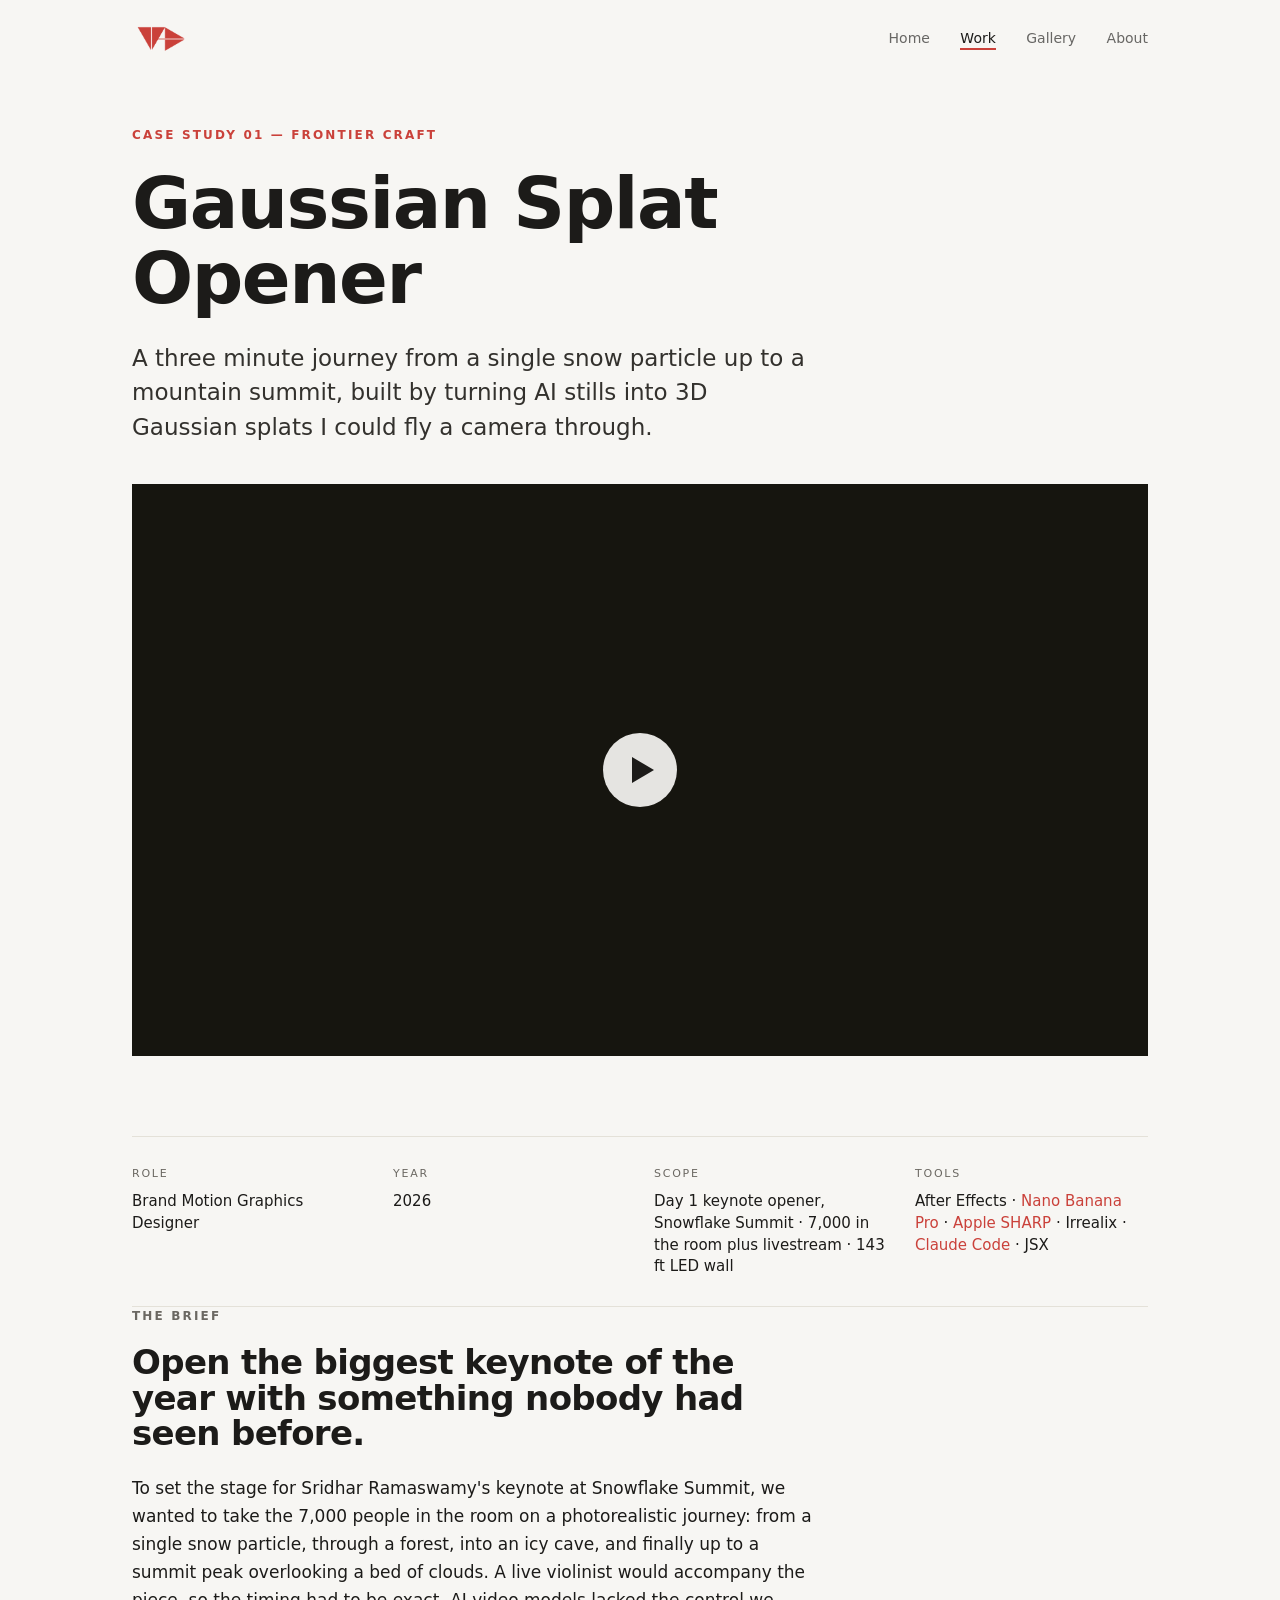
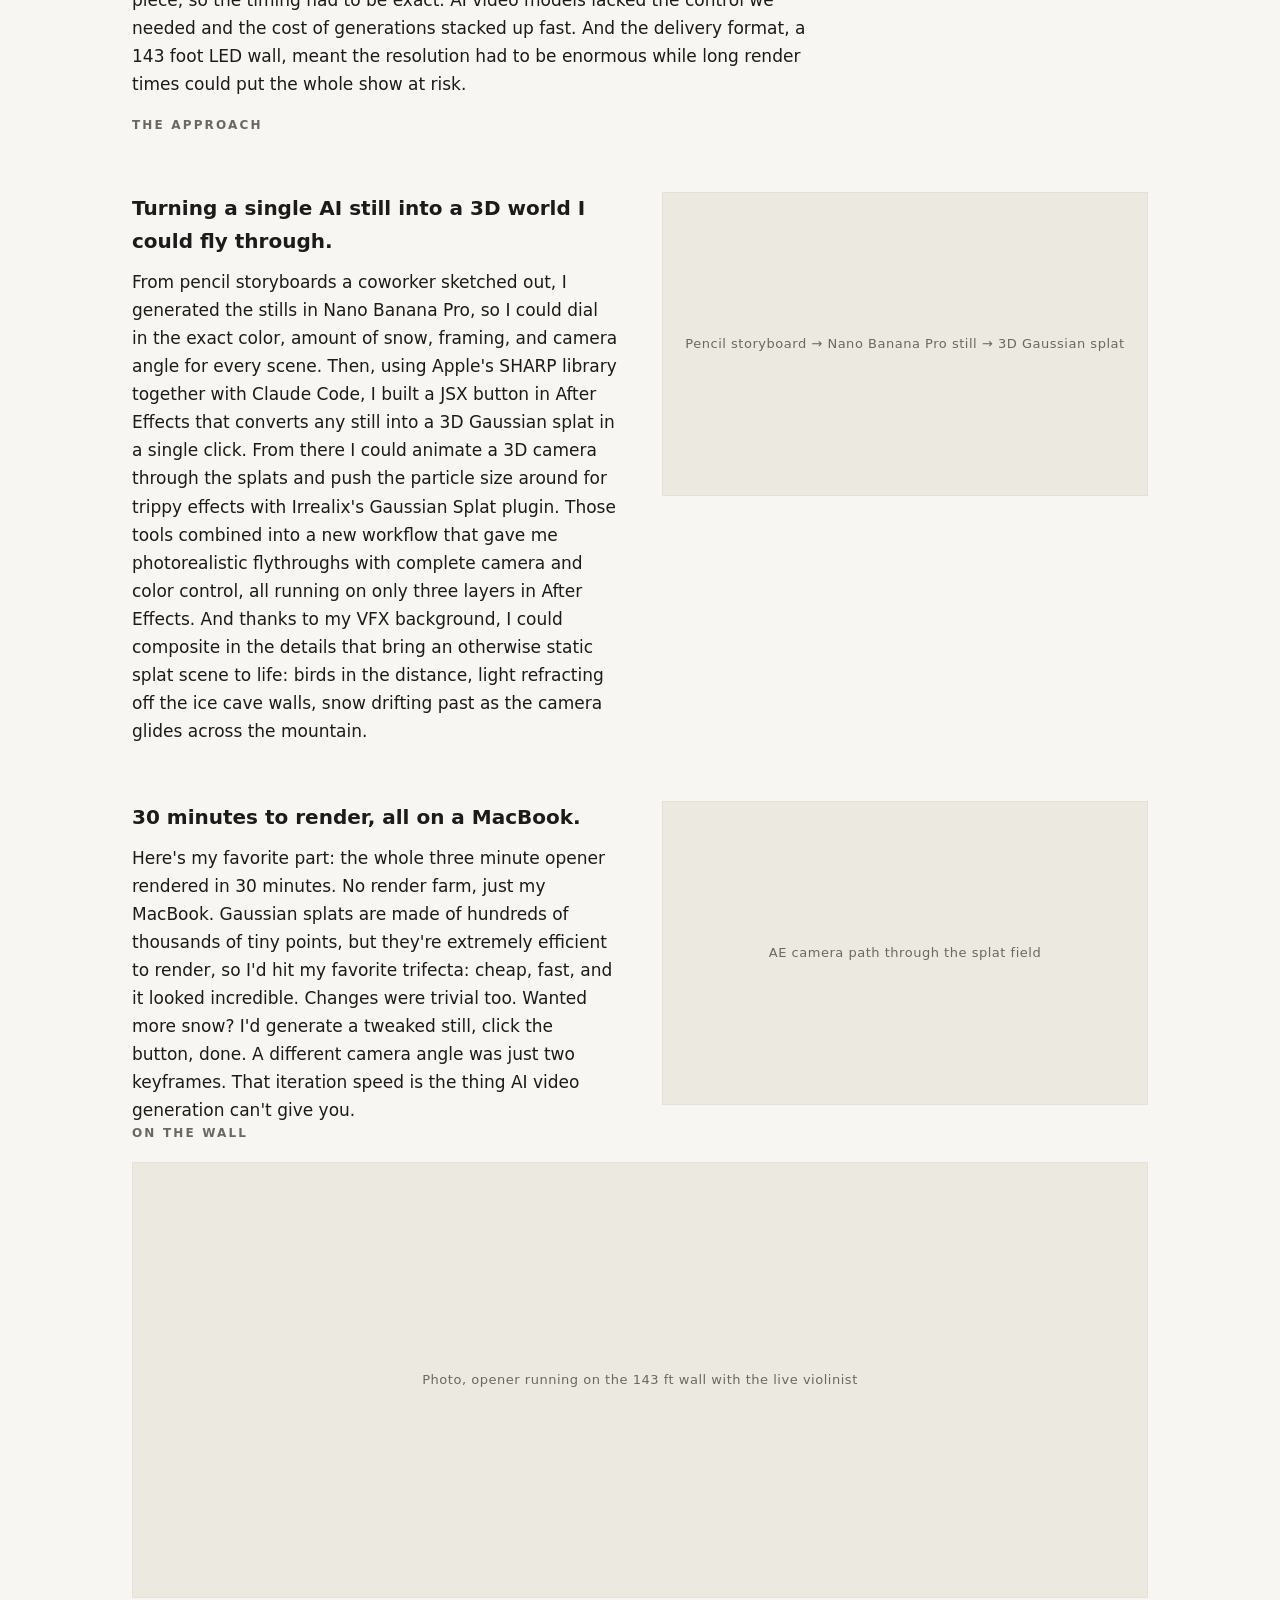
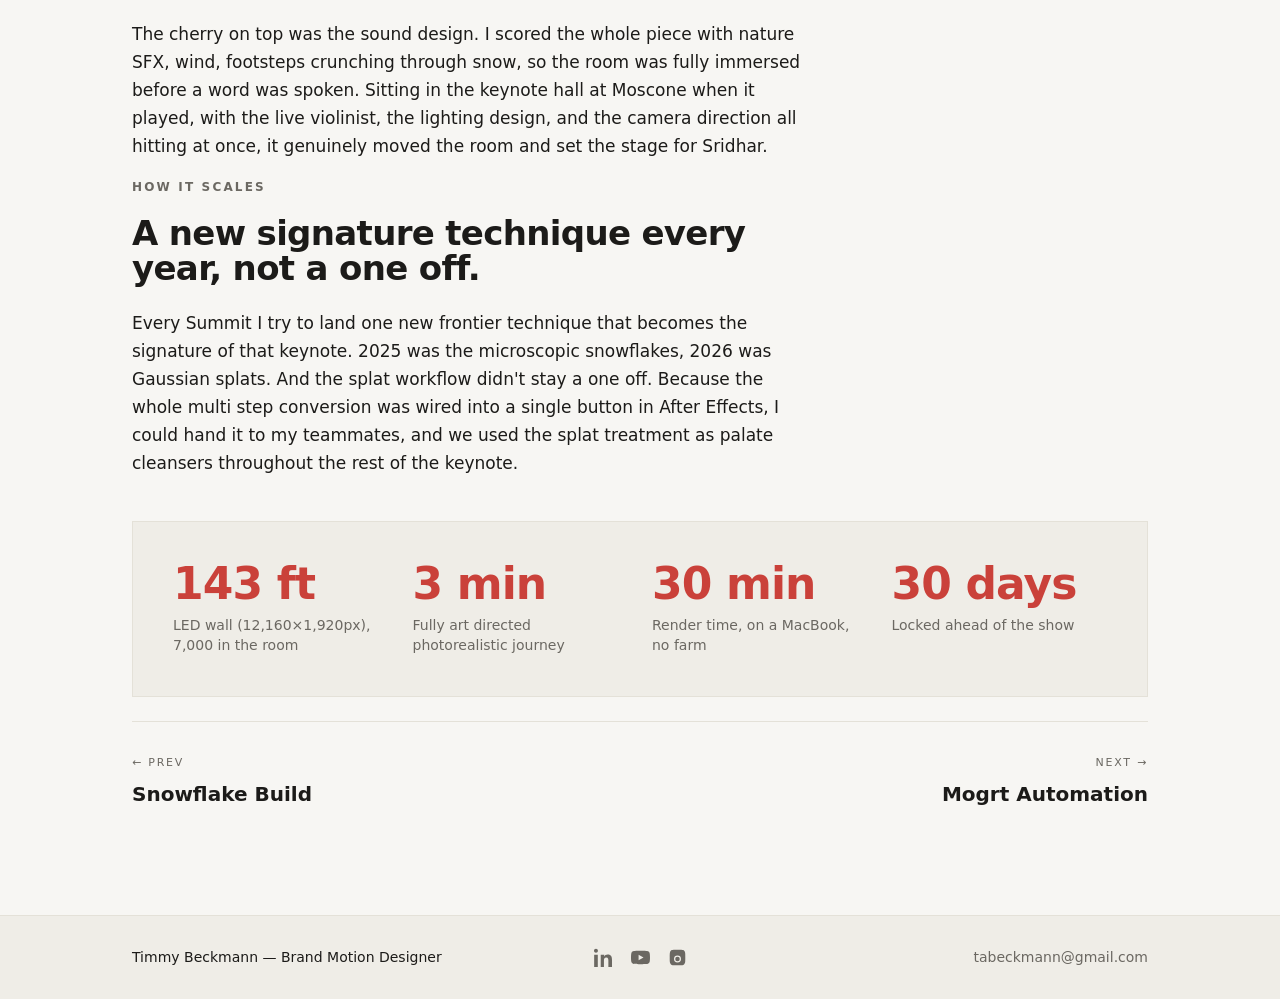
==== 01-gaussian-splat.html @ 1c84fb65 "Fold in Timmy's copy revision + reorder case studies - Reorder to Gaussian, Mogrt, Micro, Olympics, " ====
<!DOCTYPE html>
<html lang="en">
<head>
<meta charset="UTF-8">
<meta name="viewport" content="width=device-width, initial-scale=1.0">
<title>Gaussian Splat Opener — Timmy Beckmann</title>
<link rel="icon" href="assets/logo.png">
<link rel="preconnect" href="https://api.fontshare.com" crossorigin>
<link href="https://api.fontshare.com/v2/css?f[]=general-sans@400,500,600,700&display=swap" rel="stylesheet">
<link rel="stylesheet" href="case-study.css">
</head>
<body>

<nav class="top">
  <a class="logo" href="index.html"><img src="assets/logo.png" alt="Timmy Beckmann"></a>
  <span class="links">
    <a href="index.html">Home</a>
    <a href="work.html" class="active">Work</a>
    <a href="gallery.html">Gallery</a>
    <a href="about.html">About</a>
  </span>
</nav>

<!-- 1 · HERO -->
<header class="hero wrap">
  <div class="text">
    <div class="kicker">Case Study 01 — Frontier Craft</div>
    <h1>Gaussian Splat Opener</h1>
    <p class="lead" style="margin-top:24px">
      A three minute journey from a single snow particle up to a mountain summit, built by turning AI
      stills into 3D Gaussian splats I could fly a camera through.
    </p>
  </div>
  <div style="margin-top:40px">
    <div class="video">
      <span class="play"></span>
      <!-- Live: <iframe src="https://player.vimeo.com/video/VIDEO_ID?title=0&byline=0&portrait=0&dnt=1" allow="fullscreen; picture-in-picture" allowfullscreen></iframe> -->
    </div>
  </div>
</header>

<!-- 2 · META STRIP -->
<div class="wrap">
  <div class="meta">
    <div><div class="label">Role</div><div class="val">Brand Motion Graphics Designer</div></div>
    <div><div class="label">Year</div><div class="val">2026</div></div>
    <div><div class="label">Scope</div><div class="val">Day 1 keynote opener, Snowflake Summit · 7,000 in the room plus livestream · 143 ft LED wall</div></div>
    <div class="tools"><div class="label">Tools</div><div class="val">After Effects · <span>Nano Banana Pro</span> · <span>Apple SHARP</span> · Irrealix · <span>Claude Code</span> · JSX</div></div>
  </div>
</div>

<!-- 3 · THE BRIEF -->
<section class="wrap">
  <div class="text">
    <div class="section-label">The Brief</div>
    <h2>Open the biggest keynote of the year with something nobody had seen before.</h2>
    <p style="margin-top:22px">
      To set the stage for Sridhar Ramaswamy's keynote at Snowflake Summit, we wanted to take the 7,000
      people in the room on a photorealistic journey: from a single snow particle, through a forest, into
      an icy cave, and finally up to a summit peak overlooking a bed of clouds. A live violinist would
      accompany the piece, so the timing had to be exact. AI video models lacked the control we needed and
      the cost of generations stacked up fast. And the delivery format, a 143 foot LED wall, meant the
      resolution had to be enormous while long render times could put the whole show at risk.
    </p>
  </div>
</section>

<!-- 4 · THE APPROACH -->
<section class="wrap">
  <div class="text"><div class="section-label">The Approach</div></div>

  <div class="module">
    <div class="m-text">
      <h3>Turning a single AI still into a 3D world I could fly through.</h3>
      <p>
        From pencil storyboards a coworker sketched out, I generated the stills in Nano Banana Pro, so I
        could dial in the exact color, amount of snow, framing, and camera angle for every scene. Then,
        using Apple's SHARP library together with Claude Code, I built a JSX button in After Effects that
        converts any still into a 3D Gaussian splat in a single click. From there I could animate a 3D
        camera through the splats and push the particle size around for trippy effects with Irrealix's
        Gaussian Splat plugin. Those tools combined into a new workflow that gave me photorealistic
        flythroughs with complete camera and color control, all running on only three layers in After
        Effects. And thanks to my VFX background, I could composite in the details that bring an otherwise
        static splat scene to life: birds in the distance, light refracting off the ice cave walls, snow
        drifting past as the camera glides across the mountain.
      </p>
    </div>
    <div class="m-media"><div class="ph">Pencil storyboard → Nano Banana Pro still → 3D Gaussian splat</div></div>
  </div>

  <div class="module">
    <div class="m-text">
      <h3>30 minutes to render, all on a MacBook.</h3>
      <p>
        Here's my favorite part: the whole three minute opener rendered in 30 minutes. No render farm,
        just my MacBook. Gaussian splats are made of hundreds of thousands of tiny points, but they're
        extremely efficient to render, so I'd hit my favorite trifecta: cheap, fast, and it looked
        incredible. Changes were trivial too. Wanted more snow? I'd generate a tweaked still, click the
        button, done. A different camera angle was just two keyframes. That iteration speed is the thing AI
        video generation can't give you.
      </p>
    </div>
    <div class="m-media"><div class="ph">AE camera path through the splat field</div></div>
  </div>
</section>

<!-- 5 · ON THE WALL -->
<section class="wrap">
  <div class="text"><div class="section-label">On the Wall</div></div>
  <div class="ph" style="aspect-ratio:21/9">Photo, opener running on the 143 ft wall with the live violinist</div>
  <div class="text"><p style="margin-top:22px">
    The cherry on top was the sound design. I scored the whole piece with nature SFX, wind, footsteps
    crunching through snow, so the room was fully immersed before a word was spoken. Sitting in the
    keynote hall at Moscone when it played, with the live violinist, the lighting design, and the camera
    direction all hitting at once, it genuinely moved the room and set the stage for Sridhar.
  </p></div>
</section>

<!-- 6 · HOW IT SCALES + STATS -->
<section class="wrap">
  <div class="text">
    <div class="section-label">How It Scales</div>
    <h2>A new signature technique every year, not a one off.</h2>
    <p style="margin-top:22px">
      Every Summit I try to land one new frontier technique that becomes the signature of that keynote.
      2025 was the microscopic snowflakes, 2026 was Gaussian splats. And the splat workflow didn't stay a
      one off. Because the whole multi step conversion was wired into a single button in After Effects, I
      could hand it to my teammates, and we used the splat treatment as palate cleansers throughout the
      rest of the keynote.
    </p>
  </div>
  <div class="stats">
    <div><div class="num">143 ft</div><div class="desc">LED wall (12,160×1,920px), 7,000 in the room</div></div>
    <div><div class="num">3 min</div><div class="desc">Fully art directed photorealistic journey</div></div>
    <div><div class="num">30 min</div><div class="desc">Render time, on a MacBook, no farm</div></div>
    <div><div class="num">30 days</div><div class="desc">Locked ahead of the show</div></div>
  </div>
</section>

<!-- 7 · PREV / NEXT -->
<div class="wrap">
  <div class="pager">
    <a href="06-snowflake-build.html"><span class="dir">← Prev</span><span class="t">Snowflake Build</span></a>
    <a href="02-mogrt-automation.html" style="text-align:right"><span class="dir">Next →</span><span class="t">Mogrt Automation</span></a>
  </div>
</div>

<footer class="site">
  <div class="inner">
    <span class="f-name">Timmy Beckmann — Brand Motion Designer</span>
    <span class="f-social">
      <a href="https://www.linkedin.com/in/timmy-beckmann/" aria-label="LinkedIn"><svg viewBox="0 0 24 24"><path d="M4.98 3.5C4.98 4.88 3.87 6 2.5 6S0 4.88 0 3.5 1.12 1 2.5 1s2.48 1.12 2.48 2.5zM.2 8.5h4.6V24H.2V8.5zM8.5 8.5h4.4v2.1h.06c.61-1.16 2.1-2.38 4.32-2.38 4.62 0 5.47 3.04 5.47 7V24h-4.6v-7.8c0-1.86-.03-4.25-2.6-4.25-2.6 0-3 2.03-3 4.12V24H8.5V8.5z"/></svg></a>
      <a href="https://www.youtube.com/@TABVideoProductions" aria-label="YouTube"><svg viewBox="0 0 24 24"><path d="M23.5 6.2a3.02 3.02 0 0 0-2.12-2.14C19.5 3.55 12 3.55 12 3.55s-7.5 0-9.38.51A3.02 3.02 0 0 0 .5 6.2C0 8.08 0 12 0 12s0 3.92.5 5.8a3.02 3.02 0 0 0 2.12 2.14c1.88.51 9.38.51 9.38.51s7.5 0 9.38-.51a3.02 3.02 0 0 0 2.12-2.14C24 15.92 24 12 24 12s0-3.92-.5-5.8zM9.6 15.6V8.4l6.2 3.6-6.2 3.6z"/></svg></a>
      <a href="https://www.instagram.com/timmybeckmann" aria-label="Instagram"><svg viewBox="0 0 24 24"><path d="M12 2.16c3.2 0 3.58.01 4.85.07 1.17.05 1.8.25 2.23.41.56.22.96.48 1.38.9.42.42.68.82.9 1.38.16.42.36 1.06.41 2.23.06 1.27.07 1.65.07 4.85s-.01 3.58-.07 4.85c-.05 1.17-.25 1.8-.41 2.23-.22.56-.48.96-.9 1.38-.42.42-.82.68-1.38.9-.42.16-1.06.36-2.23.41-1.27.06-1.65.07-4.85.07s-3.58-.01-4.85-.07c-1.17-.05-1.8-.25-2.23-.41a3.7 3.7 0 0 1-1.38-.9 3.7 3.7 0 0 1-.9-1.38c-.16-.42-.36-1.06-.41-2.23C2.17 15.58 2.16 15.2 2.16 12s.01-3.58.07-4.85c.05-1.17.25-1.8.41-2.23.22-.56.48-.96.9-1.38.42-.42.82-.68 1.38-.9.42-.16 1.06-.36 2.23-.41C8.42 2.17 8.8 2.16 12 2.16zm0 7.43a4.41 4.41 0 1 0 0 8.82 4.41 4.41 0 0 0 0-8.82zm0 7.28a2.87 2.87 0 1 1 0-5.74 2.87 2.87 0 0 1 0 5.74zm5.62-7.46a1.03 1.03 0 1 1-2.06 0 1.03 1.03 0 0 1 2.06 0z"/></svg></a>
    </span>
    <a class="f-email" href="mailto:tabeckmann@gmail.com">tabeckmann@gmail.com</a>
  </div>
</footer>

</body>
</html>
---- case-study.css ----
/* ===========================================================
   Timmy Beckmann — shared stylesheet
   "Disciplined Minimal" — quiet site, loud work.
   Change a token here once; all 10 pages update.
   =========================================================== */
:root{
  --bg:#F7F6F3;        /* warm off-white */
  --ink:#1C1B19;       /* near-black slate */
  --muted:#6B6862;     /* secondary text */
  --line:#E4E1D8;      /* hairline */
  --accent:#CA413A;    /* logo red — the ONLY color */
  --band:#EFEDE7;      /* footer / callout fill */
  --maxText:680px;
  --maxMedia:1080px;
  --radius:0;          /* sharp everywhere */
}
*{box-sizing:border-box;margin:0;padding:0}
html{scroll-behavior:smooth}
body{
  background:var(--bg);
  color:var(--ink);
  font-family:'General Sans',system-ui,sans-serif;
  font-size:17px;
  line-height:1.65;
  -webkit-font-smoothing:antialiased;
  text-rendering:optimizeLegibility;
}
.wrap{max-width:var(--maxMedia);margin:0 auto;padding:0 32px}
.text{max-width:var(--maxText)}

/* ---------- type ---------- */
h1,h2{font-weight:600;letter-spacing:-0.02em;line-height:1.05}
h1{font-size:clamp(40px,6vw,72px)}
h2{font-size:clamp(26px,3vw,34px)}
.kicker{font-size:12px;letter-spacing:0.18em;text-transform:uppercase;color:var(--accent);font-weight:600;margin-bottom:20px}
.section-label{font-size:12px;letter-spacing:0.18em;text-transform:uppercase;color:var(--muted);font-weight:600;margin-bottom:18px}
p{margin-bottom:18px}
.lead{font-size:clamp(19px,2.2vw,23px);line-height:1.5;color:#33312d;font-weight:400}

/* ---------- top nav ---------- */
nav.top{
  display:flex;justify-content:space-between;align-items:center;
  padding:24px 32px;max-width:var(--maxMedia);margin:0 auto;font-size:14px;
}
.logo{display:inline-flex;align-items:center;text-decoration:none;color:var(--accent);font-weight:700;font-size:21px;letter-spacing:-0.03em}
.logo img{height:30px;width:auto;display:block}
nav.top .links a{color:var(--ink);text-decoration:none;margin-left:26px;opacity:.65;position:relative;padding-bottom:4px;transition:opacity .15s}
nav.top .links a:hover{opacity:1}
nav.top .links a.active{opacity:1}
nav.top .links a.active::after{content:"";position:absolute;left:0;right:0;bottom:0;height:2px;background:var(--accent)}

/* ---------- spacing rhythm ---------- */
section{padding:64px 0}
.hero{padding-top:48px;padding-bottom:40px}

/* ---------- video (Vimeo slot) ---------- */
.video{
  position:relative;width:100%;aspect-ratio:16/9;overflow:hidden;background:#16150f;
  display:flex;align-items:center;justify-content:center;
}
.video iframe{position:absolute;inset:0;width:100%;height:100%;border:0}
.video .play{width:74px;height:74px;border-radius:50%;background:rgba(247,246,243,.92);display:flex;align-items:center;justify-content:center}
.video .play::after{content:"";border-style:solid;border-width:13px 0 13px 22px;border-color:transparent transparent transparent var(--ink);margin-left:5px}
.media-cap{font-size:13px;color:var(--muted);margin-top:12px}

/* ---------- image placeholders ---------- */
.ph{
  width:100%;aspect-ratio:16/10;background:#ECE9E0;border:1px solid var(--line);
  display:flex;align-items:center;justify-content:center;
  color:var(--muted);font-size:13px;letter-spacing:.04em;text-align:center;padding:12px;
}
.two-up{display:grid;grid-template-columns:1fr 1fr;gap:20px}
.two-up .ph{aspect-ratio:4/3}
.three-up{display:grid;grid-template-columns:repeat(3,1fr);gap:16px}
.three-up .ph{aspect-ratio:3/4}
.tag{position:absolute;top:14px;left:14px;background:rgba(28,27,25,.82);color:#fff;font-size:11px;letter-spacing:.1em;text-transform:uppercase;padding:5px 10px}
.cell{position:relative}

/* ---------- meta strip ---------- */
.meta{
  border-top:1px solid var(--line);border-bottom:1px solid var(--line);
  display:grid;grid-template-columns:repeat(4,1fr);gap:28px;
  padding:28px 0;margin-top:40px;
}
.meta .label{font-size:11px;letter-spacing:.16em;text-transform:uppercase;color:var(--muted);margin-bottom:8px}
.meta .val{font-size:15px;font-weight:500;line-height:1.45}
.meta .tools .val span{color:var(--accent)}

/* ---------- approach modules (text left / media right) ---------- */
.module{margin-top:56px;display:grid;grid-template-columns:1fr 1fr;gap:44px;align-items:start}
.module:first-of-type{margin-top:0}
.module h3{font-weight:600;font-size:20px;margin:0 0 10px}
.module .m-text p:last-child{margin-bottom:0}
.module .m-media{position:sticky;top:32px}

/* ---------- stats callout ---------- */
.stats{
  display:grid;grid-template-columns:repeat(auto-fit,minmax(150px,1fr));gap:24px;
  margin-top:44px;padding:40px;background:var(--band);border:1px solid var(--line);
}
.stats .num{font-weight:600;font-size:clamp(32px,4vw,44px);color:var(--accent);line-height:1;letter-spacing:-0.02em}
.stats .desc{font-size:14px;color:var(--muted);margin-top:10px;line-height:1.4}

/* ---------- prev / next ---------- */
.pager{display:flex;justify-content:space-between;border-top:1px solid var(--line);padding:32px 0;margin-top:24px;font-size:15px}
.pager a{color:var(--ink);text-decoration:none}
.pager .dir{font-size:11px;letter-spacing:.16em;text-transform:uppercase;color:var(--muted);display:block;margin-bottom:6px}
.pager a:hover .t{color:var(--accent)}
.pager .t{font-weight:600;font-size:20px}

/* ---------- site footer (grey band, 3-part) ---------- */
footer.site{background:var(--band);border-top:1px solid var(--line);margin-top:72px}
footer.site .inner{
  max-width:var(--maxMedia);margin:0 auto;padding:30px 32px;
  display:grid;grid-template-columns:1fr auto 1fr;align-items:center;gap:24px;
  font-size:14px;color:var(--muted);
}
footer.site .f-name{justify-self:start;color:var(--ink);font-weight:500}
footer.site .f-social{justify-self:center;display:flex;gap:18px}
footer.site .f-email{justify-self:end}
footer.site a{color:inherit;text-decoration:none}
footer.site .f-social a{display:inline-flex;color:var(--muted);transition:color .15s}
footer.site .f-social a:hover,footer.site .f-email:hover{color:var(--accent)}
footer.site .f-social svg{width:19px;height:19px;display:block;fill:currentColor}

/* ---------- work grid (tiles) ---------- */
.work-grid{display:grid;grid-template-columns:repeat(3,1fr);gap:28px;margin-top:48px}
.tile{text-decoration:none;color:var(--ink);display:block}
.tile .thumb{
  aspect-ratio:16/10;background:#16150f;display:flex;align-items:flex-end;
  padding:18px;color:#fff;position:relative;overflow:hidden;transition:transform .25s ease;
}
.tile:hover .thumb{transform:translateY(-4px)}
.tile .preview{position:absolute;inset:0;width:100%;height:100%;object-fit:cover;opacity:0;transition:opacity .35s ease}
.tile:hover .preview{opacity:1}
.tile .num{position:relative;z-index:2;font-weight:600;font-size:14px;opacity:.85}
.tile h3{font-weight:600;font-size:21px;margin-top:14px}
.tile p{font-size:14px;color:var(--muted);margin-top:4px}

/* ---------- gallery ---------- */
.gal-section{margin-top:56px}
.gal-section:first-of-type{margin-top:40px}
.gal-section .section-label{margin-bottom:10px}
.gal-section .sec-note{font-size:14px;color:var(--muted);max-width:var(--maxText);margin-bottom:22px}
.gal{display:grid;grid-template-columns:repeat(3,1fr);gap:20px}
.gitem{cursor:pointer;text-align:left;background:none;border:0;padding:0;font:inherit;color:inherit;display:block}
.gitem .gthumb{aspect-ratio:1/1;background:#16150f;overflow:hidden;position:relative;display:flex;align-items:flex-end;padding:14px;transition:transform .25s ease}
.gitem:hover .gthumb{transform:translateY(-4px)}
.gitem .gthumb img{position:absolute;inset:0;width:100%;height:100%;object-fit:cover}
.gitem .gt-fallback{color:rgba(255,255,255,.5);font-size:12px;position:relative;z-index:1}
.gitem h4{font-size:14px;font-weight:600;margin-top:11px}
.gitem p{font-size:12.5px;color:var(--muted);margin-top:2px;line-height:1.4}
.chips{display:flex;flex-wrap:wrap;gap:10px;margin-top:4px}
.chip-link{font-size:13px;padding:8px 16px;border:1px solid var(--line);background:transparent;color:var(--ink);cursor:pointer;font:inherit;transition:all .15s}
.chip-link:hover{border-color:var(--accent);color:var(--accent)}

/* ---------- lightbox ---------- */
.lightbox{position:fixed;inset:0;background:rgba(18,17,14,.95);display:none;align-items:center;justify-content:center;z-index:100;padding:40px}
.lightbox.open{display:flex}
.lb-inner{width:min(1100px,100%)}
.lb-frame{position:relative;width:100%;aspect-ratio:16/9;background:#000}
.lb-frame iframe{position:absolute;inset:0;width:100%;height:100%;border:0}
.lb-meta{margin-top:16px;color:#F7F6F3}
.lb-meta h4{font-size:18px;font-weight:600}
.lb-meta p{font-size:14px;color:rgba(247,246,243,.7);margin-top:6px;max-width:680px}
.lb-close{position:fixed;top:22px;right:28px;background:none;border:0;color:#F7F6F3;font-size:34px;line-height:1;cursor:pointer;z-index:101;opacity:.8}
.lb-close:hover{opacity:1}

/* ---------- landing ---------- */
.landing{display:flex;flex-direction:column;align-items:center;padding:24px 0 8px}
.landing .reel{width:100%;max-width:var(--maxMedia)}

/* ---------- responsive ---------- */
@media(max-width:900px){.gal{grid-template-columns:repeat(2,1fr)}}
@media(max-width:720px){
  .meta{grid-template-columns:1fr 1fr;gap:22px}
  .module{grid-template-columns:1fr;gap:24px}
  .module .m-media{position:static}
  .stats{grid-template-columns:1fr 1fr}
  .two-up,.three-up{grid-template-columns:1fr}
  .work-grid{grid-template-columns:1fr}
  .wrap{padding:0 22px}
  nav.top{padding:18px 22px}
  footer.site .inner{grid-template-columns:1fr;gap:16px;text-align:center;justify-items:center}
  footer.site .f-name,footer.site .f-email{justify-self:center}
}
@media(max-width:560px){.gal{grid-template-columns:1fr}}
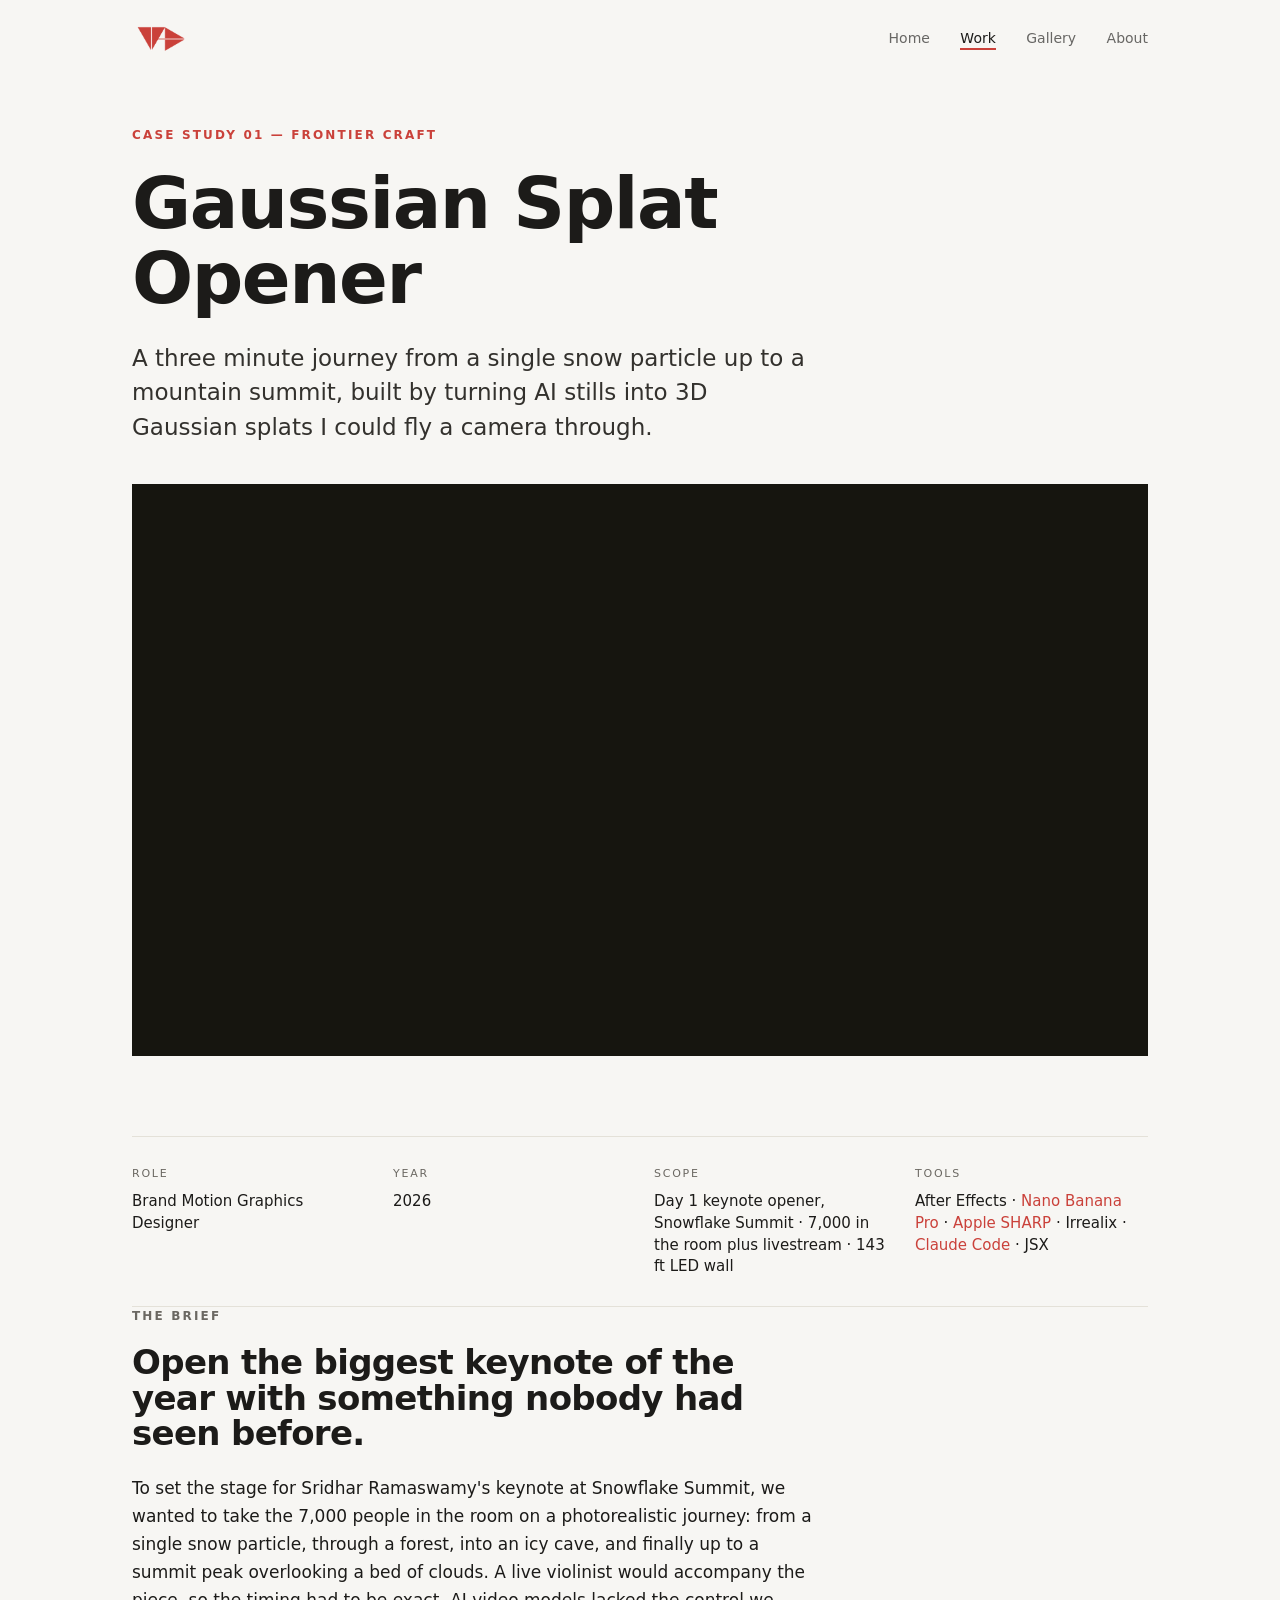
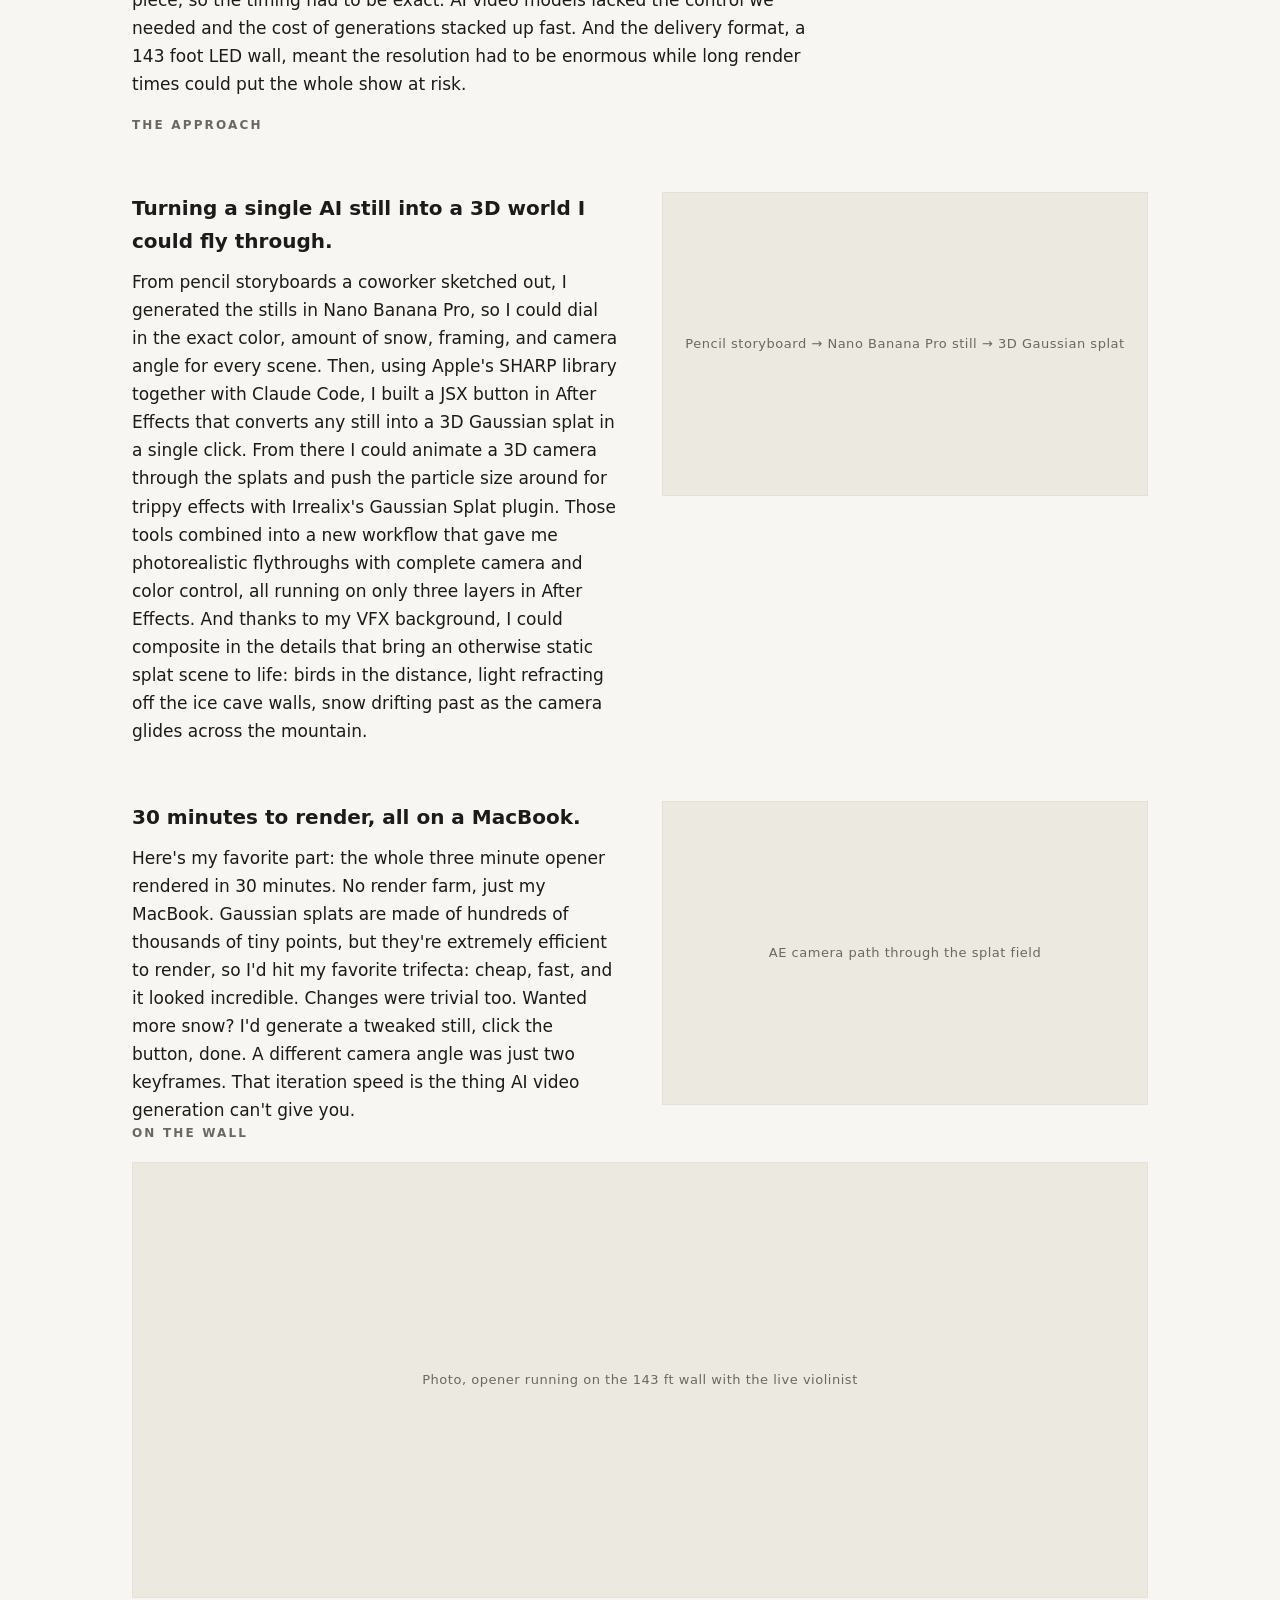
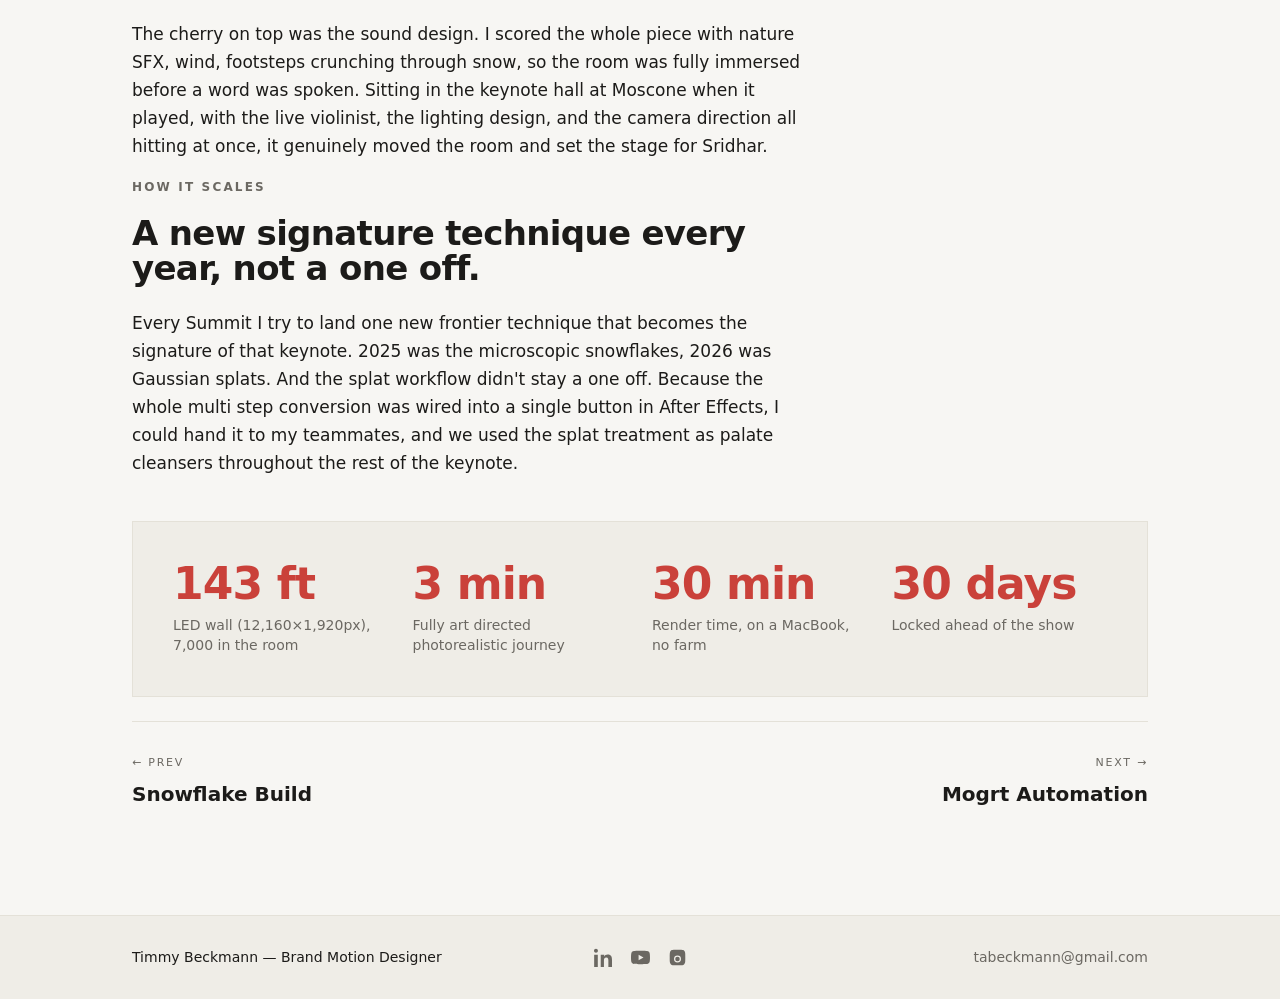
==== commit d3db7fcf: "Wire in 5 hero Vimeo embeds (Gaussian, Micro, Olympics, NYSE, BUILD) Co-Authored-By: Claude Opus 4.8" ====
--- a/01-gaussian-splat.html
+++ b/01-gaussian-splat.html
@@ -33,8 +33,7 @@
   </div>
   <div style="margin-top:40px">
     <div class="video">
-      <span class="play"></span>
-      <!-- Live: <iframe src="https://player.vimeo.com/video/VIDEO_ID?title=0&byline=0&portrait=0&dnt=1" allow="fullscreen; picture-in-picture" allowfullscreen></iframe> -->
+      <iframe src="https://player.vimeo.com/video/1200558076?h=83e9c4da5e&title=0&byline=0&portrait=0&dnt=1" allow="fullscreen; picture-in-picture" allowfullscreen></iframe>
     </div>
   </div>
 </header>
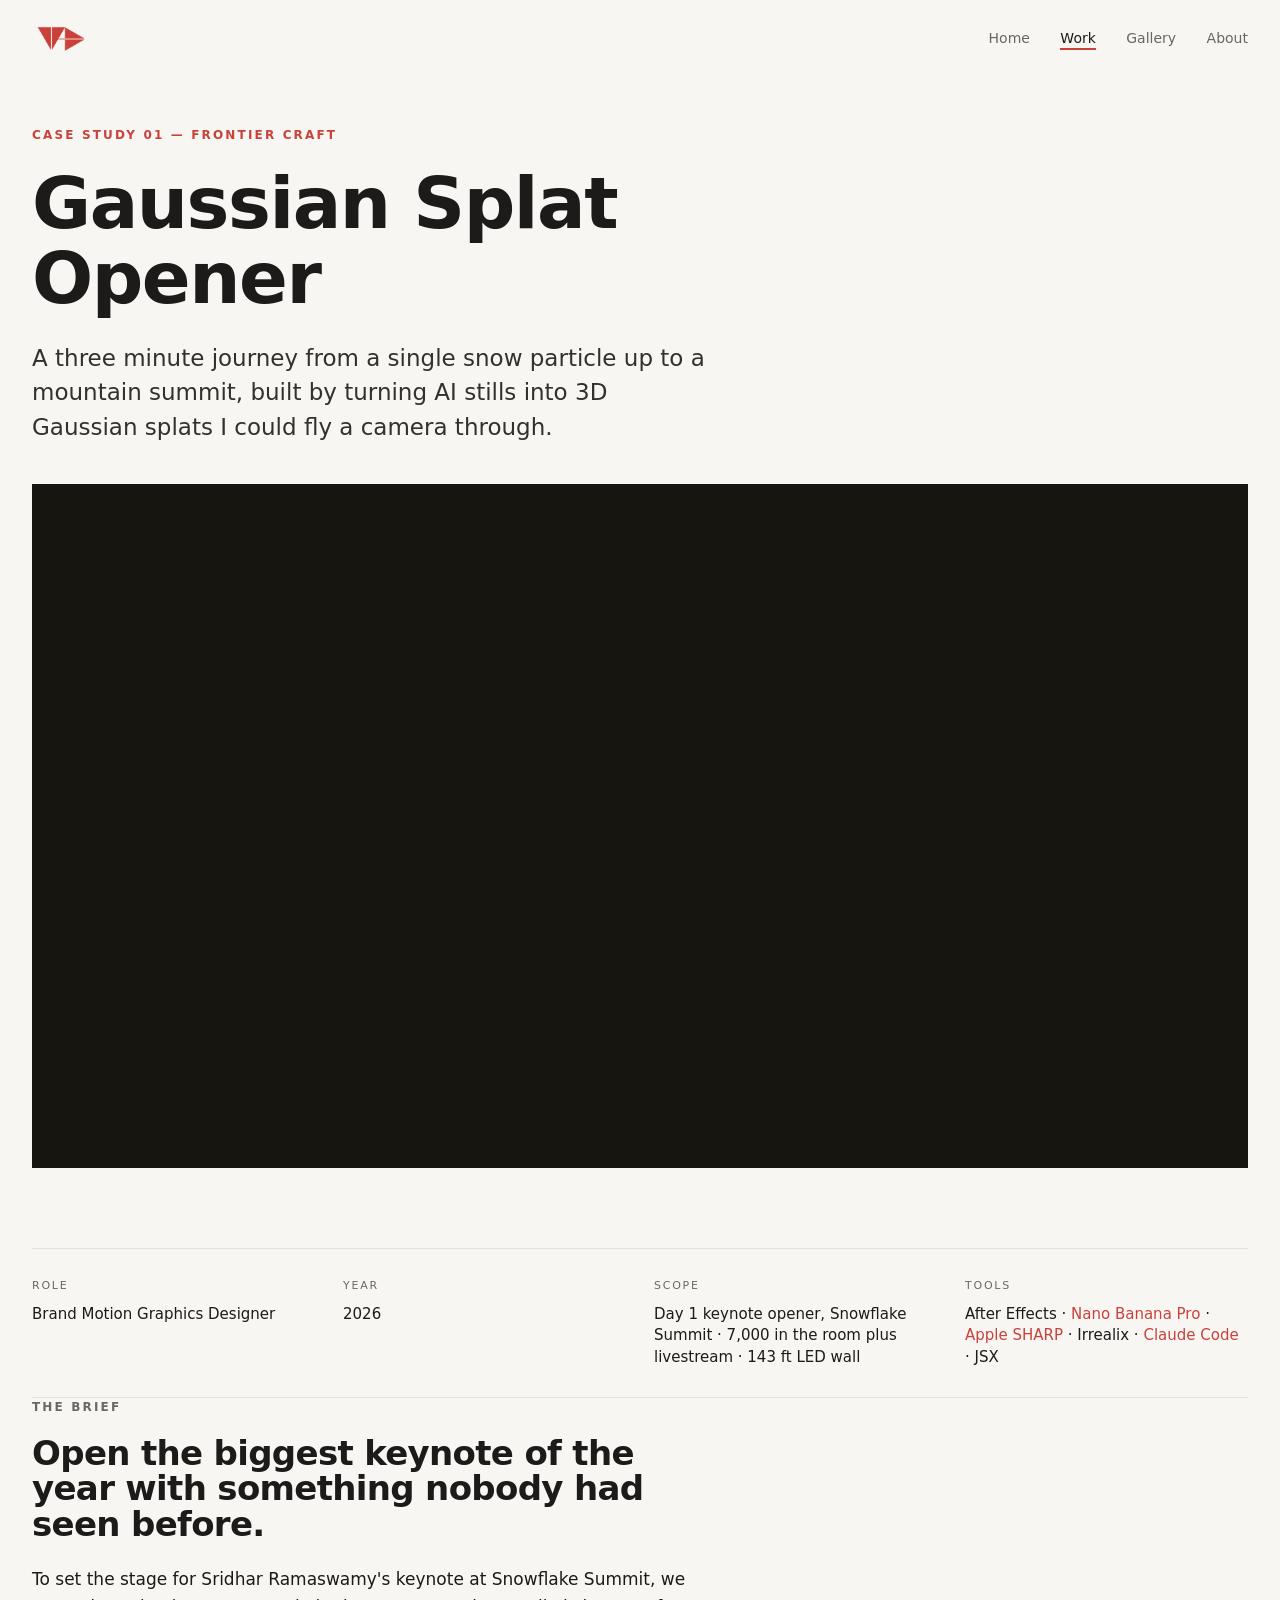
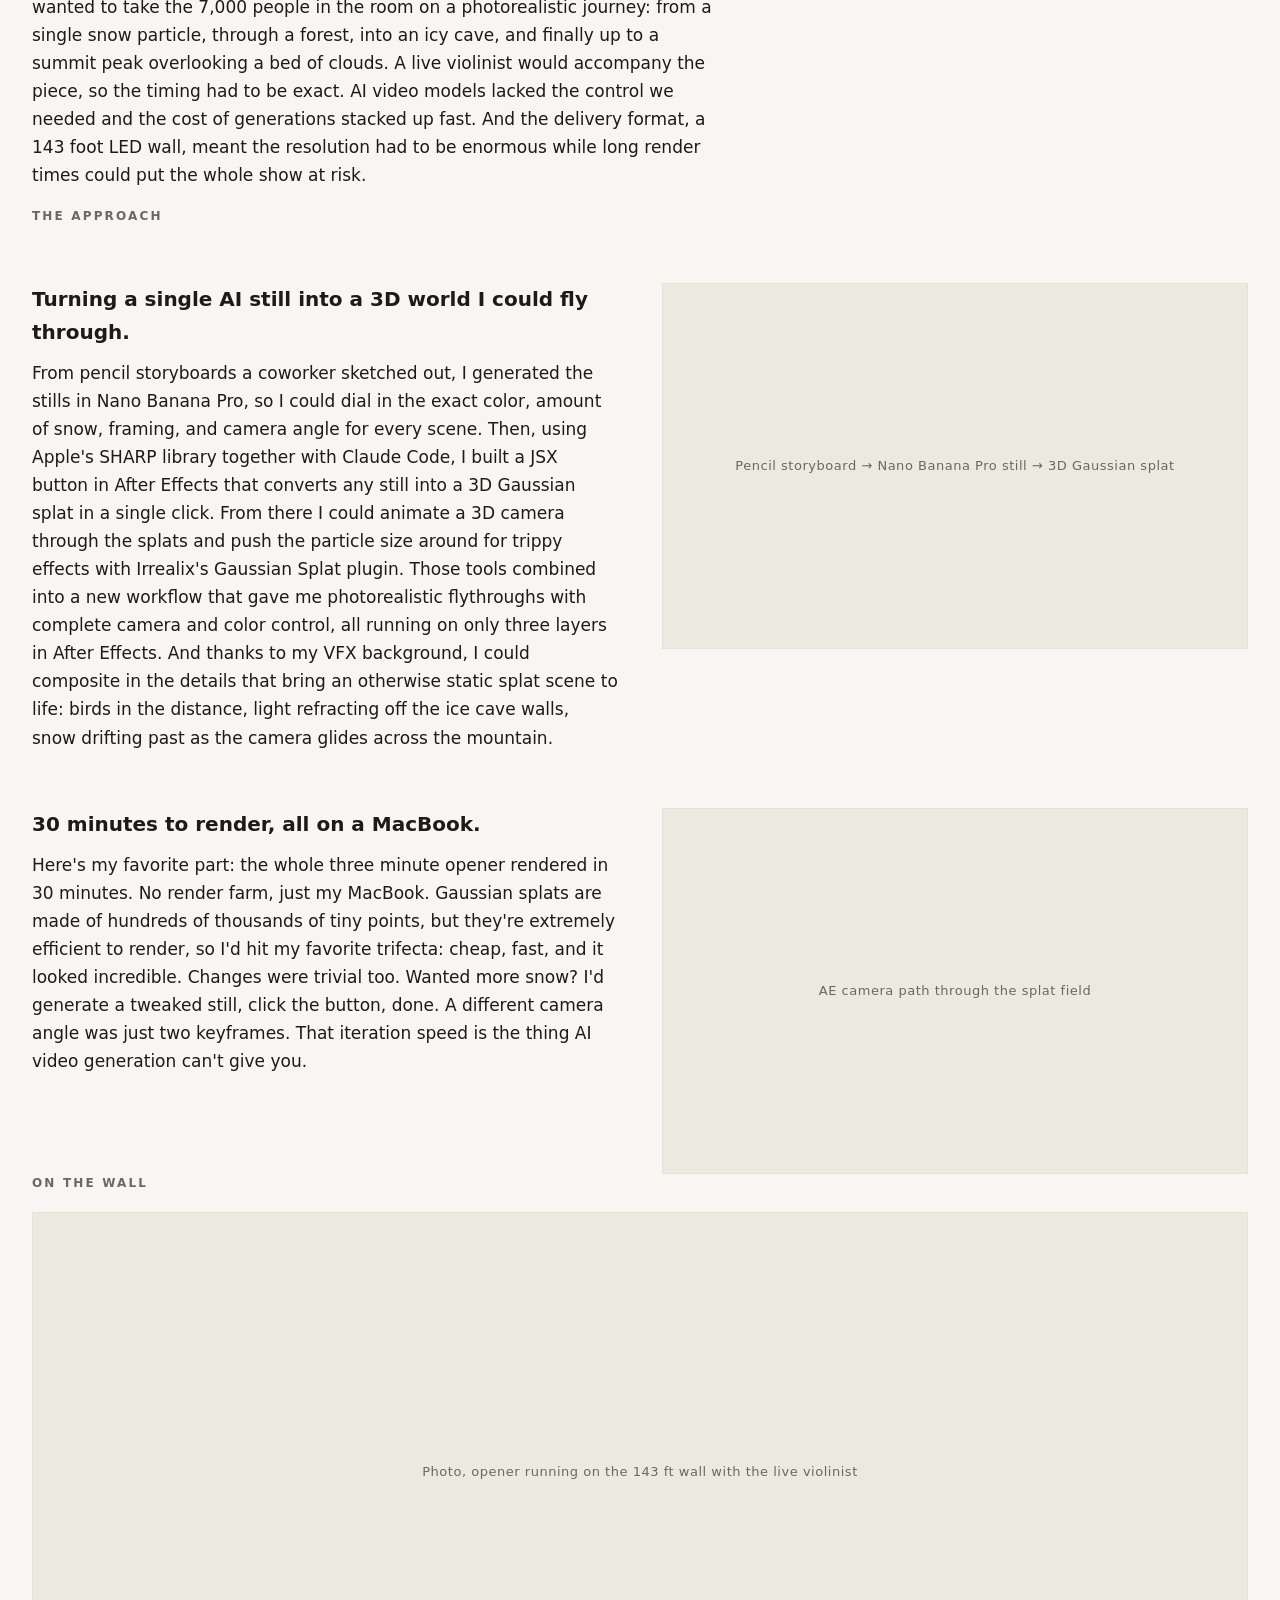
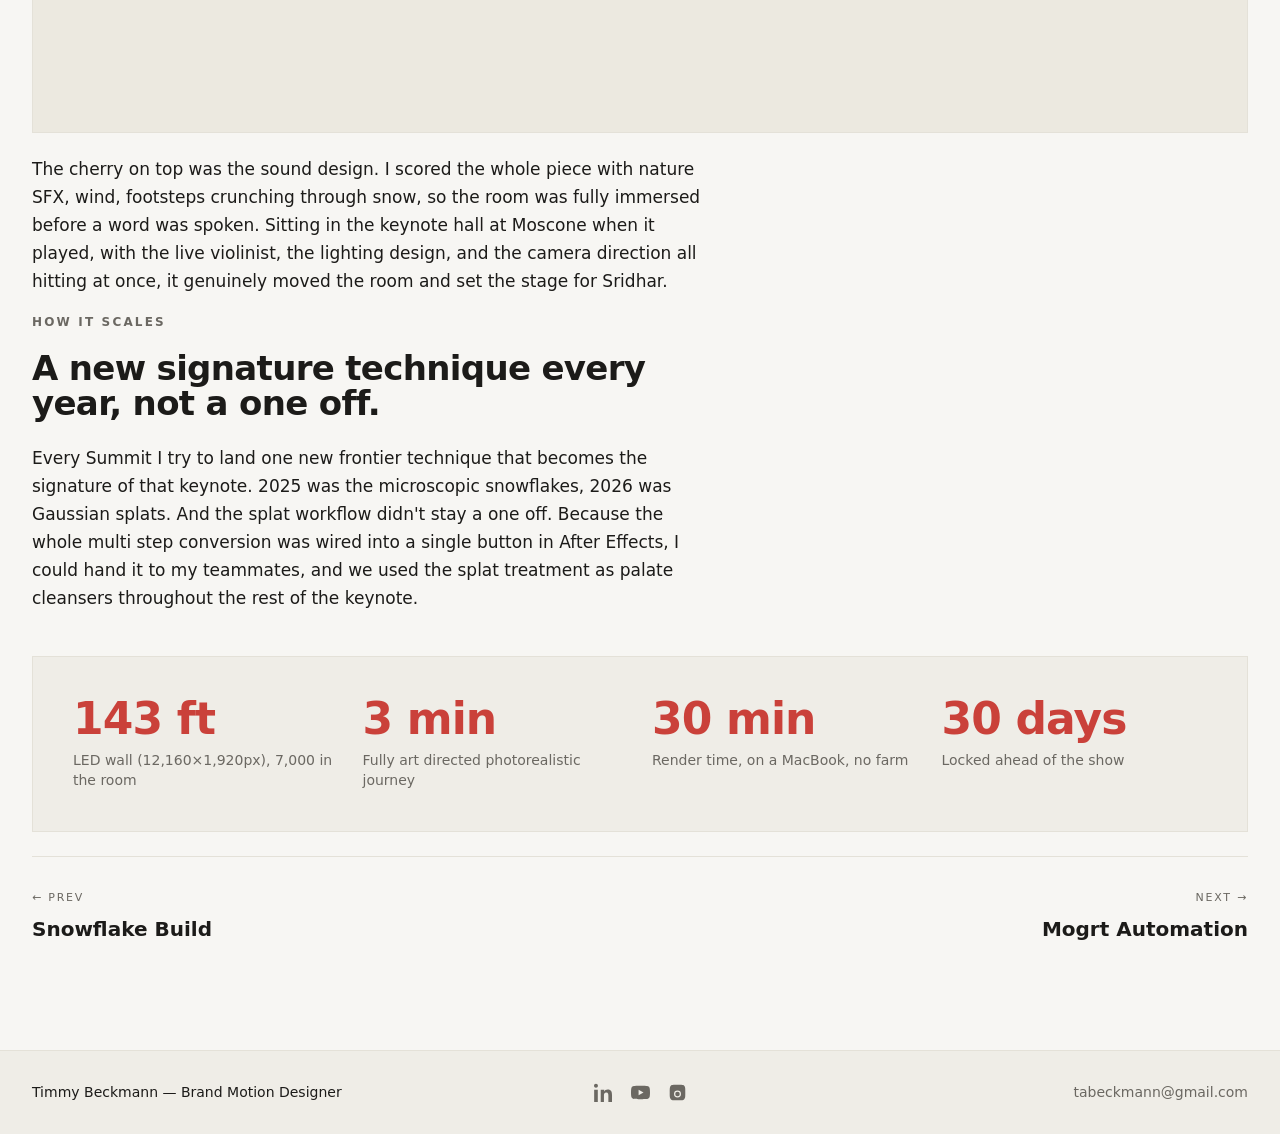
==== commit 3c41eca5: "add favicon (red T logo) to all pages Co-Authored-By: Claude Sonnet 4.6 <noreply@anthropic.com>" ====
--- a/01-gaussian-splat.html
+++ b/01-gaussian-splat.html
@@ -2,7 +2,8 @@
 <html lang="en">
 <head>
 <meta charset="UTF-8">
-<meta name="viewport" content="width=device-width, initial-scale=1.0">
+<link rel="icon" href="/favicon.png" type="image/png">
+    <meta name="viewport" content="width=device-width, initial-scale=1.0">
 <title>Gaussian Splat Opener — Timmy Beckmann</title>
 <link rel="icon" href="assets/logo.png">
 <link rel="preconnect" href="https://api.fontshare.com" crossorigin>
--- a/case-study.css
+++ b/case-study.css
@@ -11,7 +11,7 @@
   --accent:#CA413A;    /* logo red — the ONLY color */
   --band:#EFEDE7;      /* footer / callout fill */
   --maxText:680px;
-  --maxMedia:1080px;
+  --maxMedia:1280px;
   --radius:0;          /* sharp everywhere */
 }
 *{box-sizing:border-box;margin:0;padding:0}
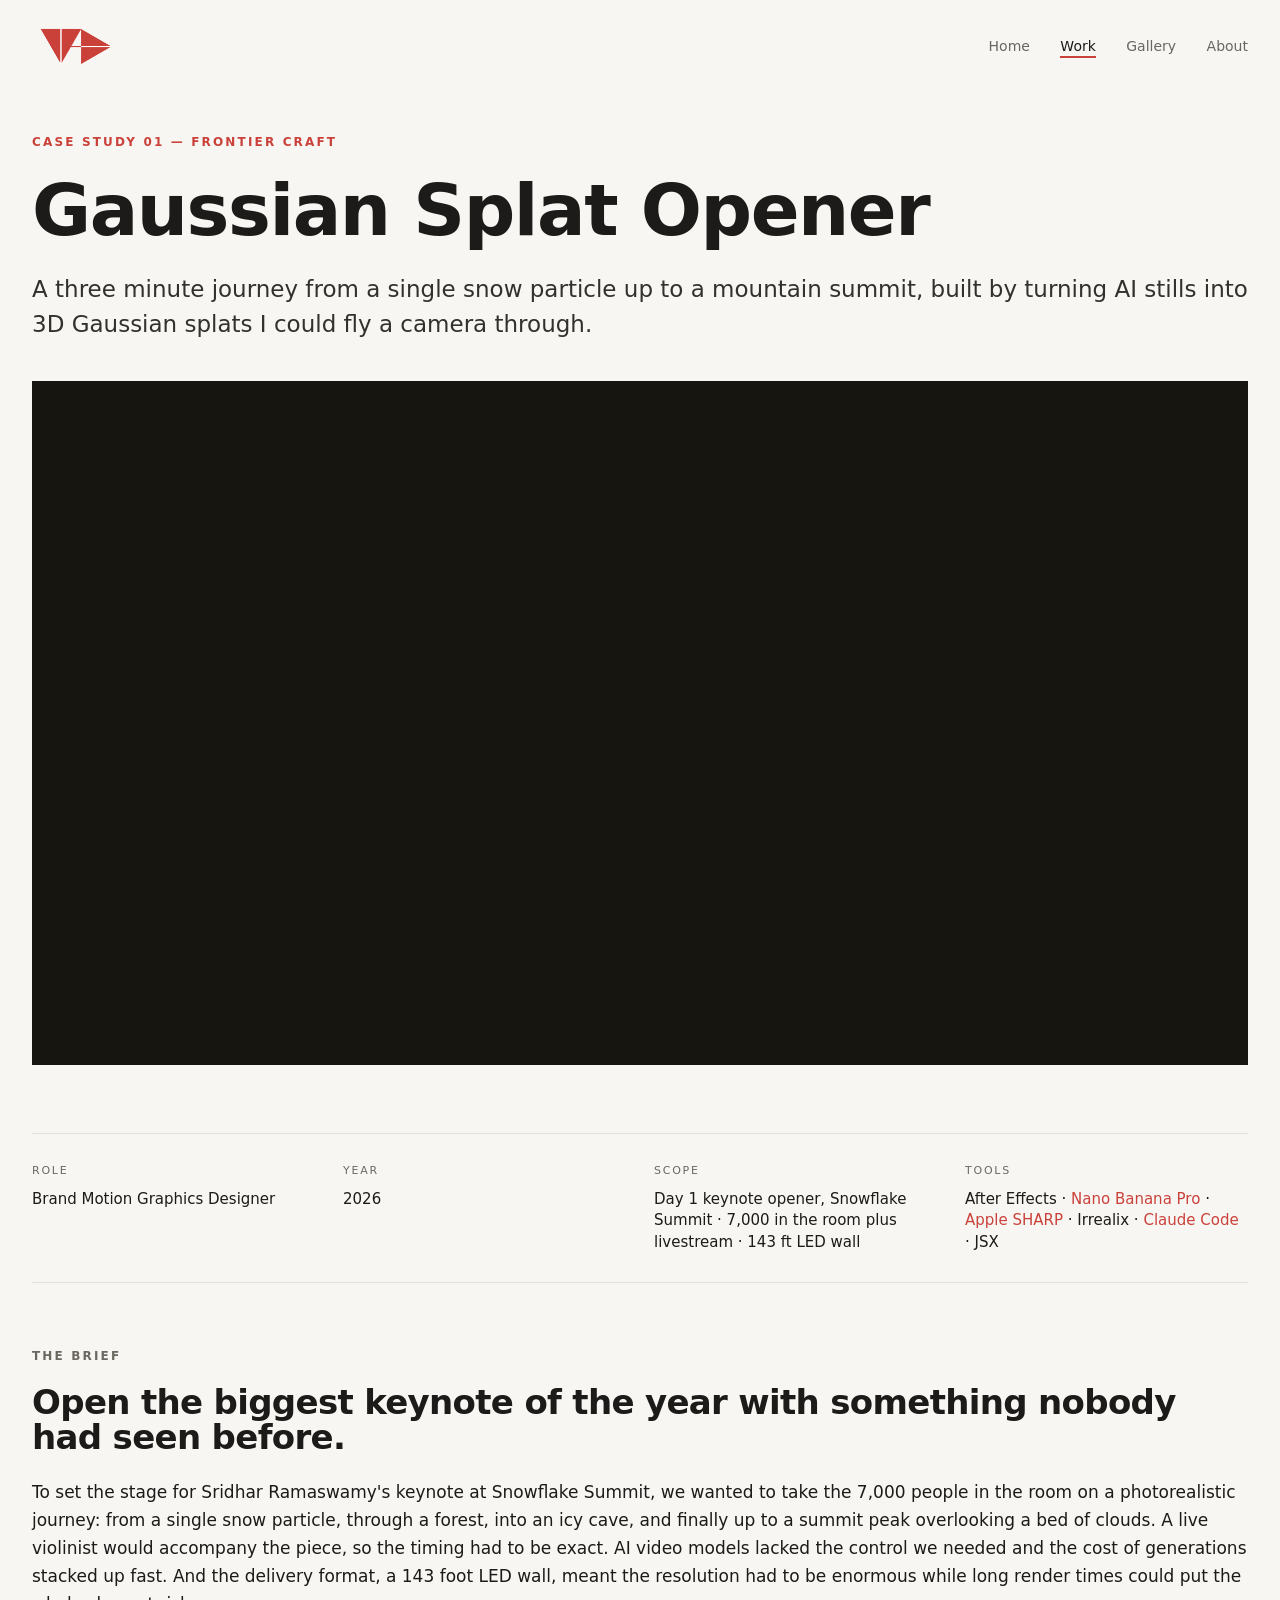
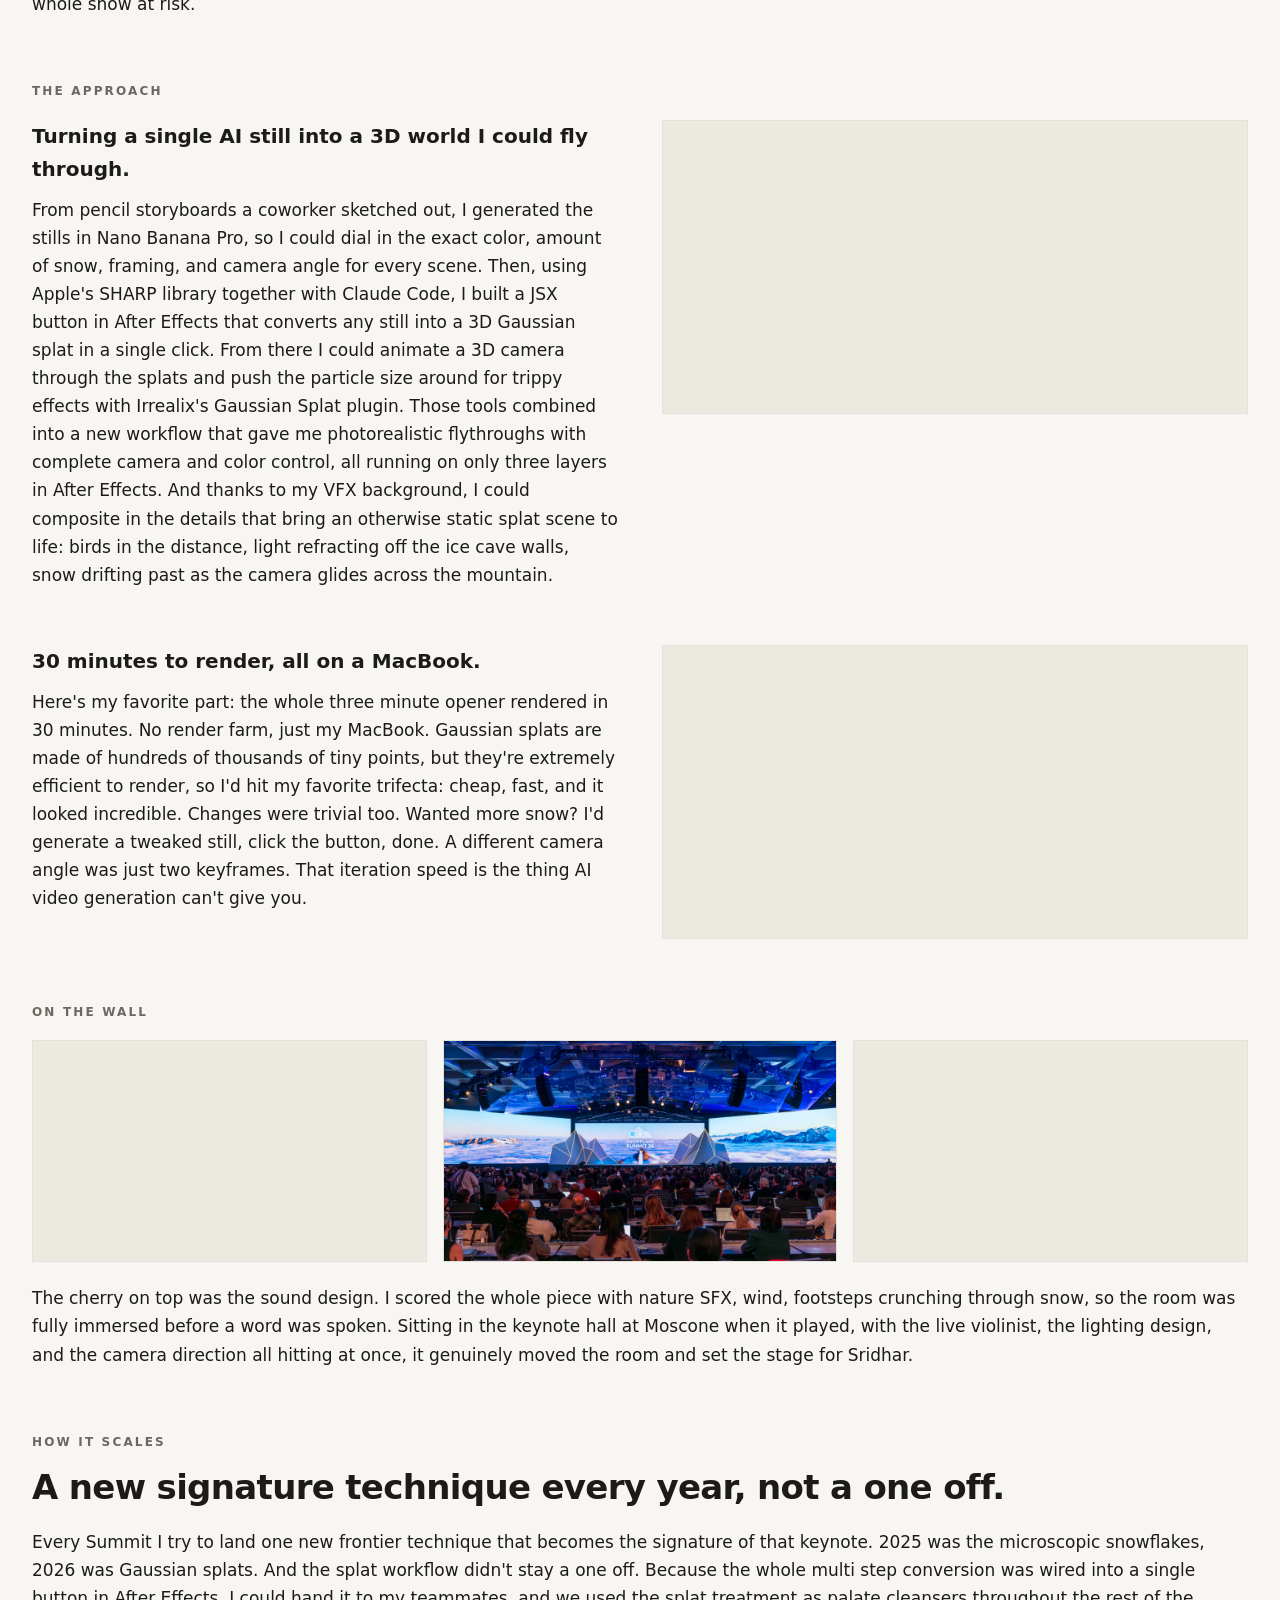
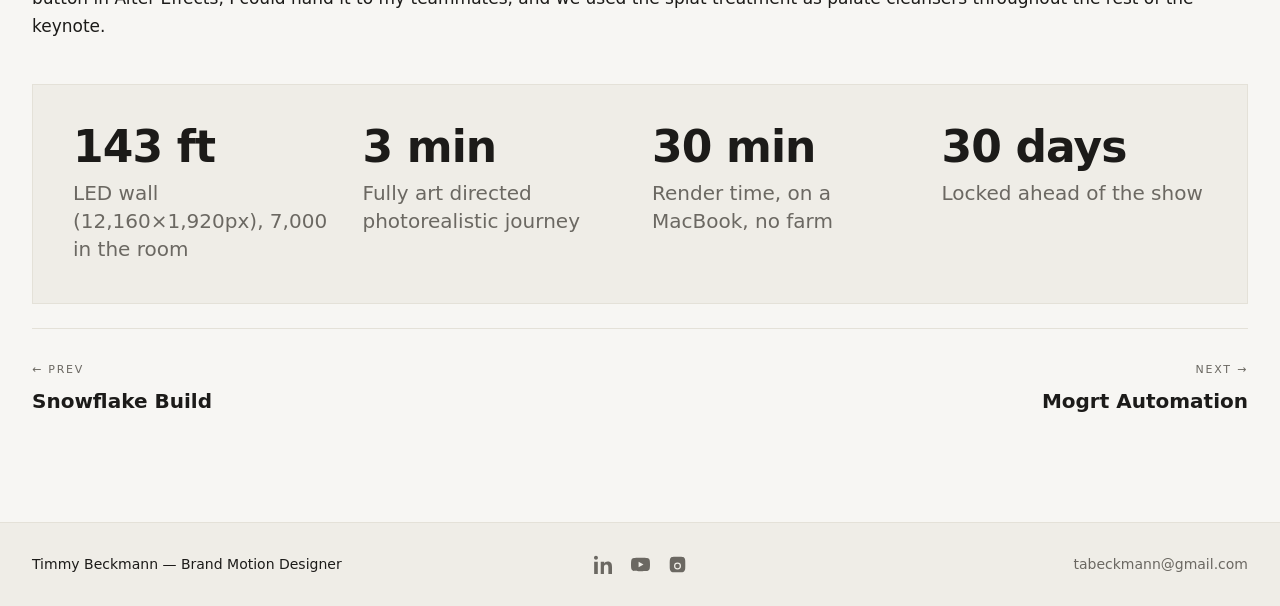
==== commit 22932e96: "Case study 01: wire Gaussian splat media (5 assets, GIF->MP4) - 2 approach clips + 2 wall clips as m" ====
--- a/01-gaussian-splat.html
+++ b/01-gaussian-splat.html
@@ -51,7 +51,7 @@
 
 <!-- 3 · THE BRIEF -->
 <section class="wrap">
-  <div class="text">
+  <div class="text brief">
     <div class="section-label">The Brief</div>
     <h2>Open the biggest keynote of the year with something nobody had seen before.</h2>
     <p style="margin-top:22px">
@@ -85,7 +85,7 @@
         drifting past as the camera glides across the mountain.
       </p>
     </div>
-    <div class="m-media"><div class="ph">Pencil storyboard → Nano Banana Pro still → 3D Gaussian splat</div></div>
+    <div class="m-media"><video src="assets/case-studies/01/StoryboardtoSplat.mp4" autoplay muted loop playsinline></video></div>
   </div>
 
   <div class="module">
@@ -100,15 +100,19 @@
         video generation can't give you.
       </p>
     </div>
-    <div class="m-media"><div class="ph">AE camera path through the splat field</div></div>
+    <div class="m-media"><video src="assets/case-studies/01/AEcamera.mp4" autoplay muted loop playsinline></video></div>
   </div>
 </section>
 
 <!-- 5 · ON THE WALL -->
 <section class="wrap">
   <div class="text"><div class="section-label">On the Wall</div></div>
-  <div class="ph" style="aspect-ratio:21/9">Photo, opener running on the 143 ft wall with the live violinist</div>
-  <div class="text"><p style="margin-top:22px">
+  <div class="three-two">
+    <video src="assets/case-studies/01/WallPhoto1.mp4" autoplay muted loop playsinline></video>
+    <img src="assets/case-studies/01/WallPhoto2.jpg" alt="The Gaussian splat opener on the 143 ft LED wall at Snowflake Summit">
+    <video src="assets/case-studies/01/WallPhoto3.mp4" autoplay muted loop playsinline></video>
+  </div>
+  <div class="text full"><p style="margin-top:22px">
     The cherry on top was the sound design. I scored the whole piece with nature SFX, wind, footsteps
     crunching through snow, so the room was fully immersed before a word was spoken. Sitting in the
     keynote hall at Moscone when it played, with the live violinist, the lighting design, and the camera
@@ -118,7 +122,7 @@
 
 <!-- 6 · HOW IT SCALES + STATS -->
 <section class="wrap">
-  <div class="text">
+  <div class="text full">
     <div class="section-label">How It Scales</div>
     <h2>A new signature technique every year, not a one off.</h2>
     <p style="margin-top:22px">
--- a/case-study.css
+++ b/case-study.css
@@ -24,16 +24,20 @@
   line-height:1.65;
   -webkit-font-smoothing:antialiased;
   text-rendering:optimizeLegibility;
+  /* min-height only — NO flex/grid on body (that breaks the margin:0 auto
+     centering used by .wrap and the footer). The footer pins itself below. */
+  min-height:100vh;
 }
 .wrap{max-width:var(--maxMedia);margin:0 auto;padding:0 32px}
 .text{max-width:var(--maxText)}
+.text.brief,.text.full{max-width:none} /* brief + How It Scales (and its lead-in paragraph) span the full content width */
 
 /* ---------- type ---------- */
 h1,h2{font-weight:600;letter-spacing:-0.02em;line-height:1.05}
 h1{font-size:clamp(40px,6vw,72px)}
 h2{font-size:clamp(26px,3vw,34px)}
 .kicker{font-size:12px;letter-spacing:0.18em;text-transform:uppercase;color:var(--accent);font-weight:600;margin-bottom:20px}
-.section-label{font-size:12px;letter-spacing:0.18em;text-transform:uppercase;color:var(--muted);font-weight:600;margin-bottom:18px}
+.section-label{font-size:12px;letter-spacing:0.18em;text-transform:uppercase;color:var(--muted);font-weight:600;margin-top:64px;margin-bottom:18px}  /* margin-top gives each section a clear lead-in (section padding is killed by .wrap) */
 p{margin-bottom:18px}
 .lead{font-size:clamp(19px,2.2vw,23px);line-height:1.5;color:#33312d;font-weight:400}
 
@@ -43,7 +47,7 @@
   padding:24px 32px;max-width:var(--maxMedia);margin:0 auto;font-size:14px;
 }
 .logo{display:inline-flex;align-items:center;text-decoration:none;color:var(--accent);font-weight:700;font-size:21px;letter-spacing:-0.03em}
-.logo img{height:30px;width:auto;display:block}
+.logo img{height:45px;width:auto;display:block}
 nav.top .links a{color:var(--ink);text-decoration:none;margin-left:26px;opacity:.65;position:relative;padding-bottom:4px;transition:opacity .15s}
 nav.top .links a:hover{opacity:1}
 nav.top .links a.active{opacity:1}
@@ -51,7 +55,9 @@
 
 /* ---------- spacing rhythm ---------- */
 section{padding:64px 0}
-.hero{padding-top:48px;padding-bottom:40px}
+.hero{padding-top:40px;padding-bottom:28px}
+.hero .text{max-width:none}            /* let the title run full width (one line) */
+.hero .lead{max-width:none}            /* lead runs full width, matching the title */
 
 /* ---------- video (Vimeo slot) ---------- */
 .video{
@@ -73,8 +79,24 @@
 .two-up .ph{aspect-ratio:4/3}
 .three-up{display:grid;grid-template-columns:repeat(3,1fr);gap:16px}
 .three-up .ph{aspect-ratio:3/4}
+.two-two{display:grid;grid-template-columns:repeat(2,1fr);gap:16px}
+.two-two .ph{aspect-ratio:16/9}
+.three-two{display:grid;grid-template-columns:repeat(3,1fr);gap:16px}
+.three-two .ph{aspect-ratio:16/9}
+.four-up{display:grid;grid-template-columns:repeat(4,1fr);gap:16px}
+.four-up .ph{aspect-ratio:16/9}
 .tag{position:absolute;top:14px;left:14px;background:rgba(28,27,25,.82);color:#fff;font-size:11px;letter-spacing:.1em;text-transform:uppercase;padding:5px 10px}
 .cell{position:relative}
+
+/* ---------- real media in placeholder slots ---------- */
+.m-media video,.m-media img{width:100%;height:auto;display:block;border:1px solid var(--line);background:#ECE9E0}
+.two-up video,.two-up img,.three-up video,.three-up img,.two-two video,.two-two img,
+.three-two video,.three-two img,.four-up video,.four-up img{
+  width:100%;display:block;object-fit:cover;border:1px solid var(--line);background:#ECE9E0;
+}
+.two-up video,.two-up img{aspect-ratio:4/3}
+.three-up video,.three-up img{aspect-ratio:3/4}
+.two-two video,.two-two img,.three-two video,.three-two img,.four-up video,.four-up img{aspect-ratio:16/9}
 
 /* ---------- meta strip ---------- */
 .meta{
@@ -88,18 +110,18 @@
 
 /* ---------- approach modules (text left / media right) ---------- */
 .module{margin-top:56px;display:grid;grid-template-columns:1fr 1fr;gap:44px;align-items:start}
-.module:first-of-type{margin-top:0}
+.module:first-of-type,.text + .module{margin-top:0}  /* tuck the first module up under its section label */
 .module h3{font-weight:600;font-size:20px;margin:0 0 10px}
 .module .m-text p:last-child{margin-bottom:0}
 .module .m-media{position:sticky;top:32px}
 
 /* ---------- stats callout ---------- */
 .stats{
-  display:grid;grid-template-columns:repeat(auto-fit,minmax(150px,1fr));gap:24px;
+  display:grid;grid-template-columns:repeat(4,1fr);gap:24px;
   margin-top:44px;padding:40px;background:var(--band);border:1px solid var(--line);
 }
-.stats .num{font-weight:600;font-size:clamp(32px,4vw,44px);color:var(--accent);line-height:1;letter-spacing:-0.02em}
-.stats .desc{font-size:14px;color:var(--muted);margin-top:10px;line-height:1.4}
+.stats .num{font-weight:600;font-size:clamp(32px,4vw,44px);color:var(--ink);line-height:1;letter-spacing:-0.02em}
+.stats .desc{font-size:20px;color:var(--muted);margin-top:10px;line-height:1.4}
 
 /* ---------- prev / next ---------- */
 .pager{display:flex;justify-content:space-between;border-top:1px solid var(--line);padding:32px 0;margin-top:24px;font-size:15px}
@@ -109,7 +131,11 @@
 .pager .t{font-weight:600;font-size:20px}
 
 /* ---------- site footer (grey band, 3-part) ---------- */
-footer.site{background:var(--band);border-top:1px solid var(--line);margin-top:72px}
+/* position:sticky + top:100vh pins the footer to the bottom of the viewport
+   on short pages (no whitespace below) WITHOUT changing body's layout, so the
+   margin:0 auto centering everywhere else is untouched. On tall pages it just
+   flows after the content with the normal 72px gap. */
+footer.site{background:var(--band);border-top:1px solid var(--line);margin-top:72px;position:sticky;top:100vh}
 footer.site .inner{
   max-width:var(--maxMedia);margin:0 auto;padding:30px 32px;
   display:grid;grid-template-columns:1fr auto 1fr;align-items:center;gap:24px;
@@ -131,6 +157,7 @@
   padding:18px;color:#fff;position:relative;overflow:hidden;transition:transform .25s ease;
 }
 .tile:hover .thumb{transform:translateY(-4px)}
+.tile .poster-img{position:absolute;inset:0;width:100%;height:100%;object-fit:cover}
 .tile .preview{position:absolute;inset:0;width:100%;height:100%;object-fit:cover;opacity:0;transition:opacity .35s ease}
 .tile:hover .preview{opacity:1}
 .tile .num{position:relative;z-index:2;font-weight:600;font-size:14px;opacity:.85}
@@ -140,7 +167,7 @@
 /* ---------- gallery ---------- */
 .gal-section{margin-top:56px}
 .gal-section:first-of-type{margin-top:40px}
-.gal-section .section-label{margin-bottom:10px}
+.gal-section .section-label{margin-top:0;margin-bottom:10px}  /* gallery handles its own spacing via .gal-section */
 .gal-section .sec-note{font-size:14px;color:var(--muted);max-width:var(--maxText);margin-bottom:22px}
 .gal{display:grid;grid-template-columns:repeat(3,1fr);gap:20px}
 .gitem{cursor:pointer;text-align:left;background:none;border:0;padding:0;font:inherit;color:inherit;display:block}
@@ -167,8 +194,8 @@
 .lb-close:hover{opacity:1}
 
 /* ---------- landing ---------- */
-.landing{display:flex;flex-direction:column;align-items:center;padding:24px 0 8px}
-.landing .reel{width:100%;max-width:var(--maxMedia)}
+.landing{padding:24px 0 8px}
+.landing .reel{max-width:min(var(--maxMedia), calc((100vh - 260px) * 16 / 9));margin:0 auto}
 
 /* ---------- responsive ---------- */
 @media(max-width:900px){.gal{grid-template-columns:repeat(2,1fr)}}
@@ -177,7 +204,7 @@
   .module{grid-template-columns:1fr;gap:24px}
   .module .m-media{position:static}
   .stats{grid-template-columns:1fr 1fr}
-  .two-up,.three-up{grid-template-columns:1fr}
+  .two-up,.three-up,.two-two,.three-two,.four-up{grid-template-columns:repeat(2,1fr)}
   .work-grid{grid-template-columns:1fr}
   .wrap{padding:0 22px}
   nav.top{padding:18px 22px}
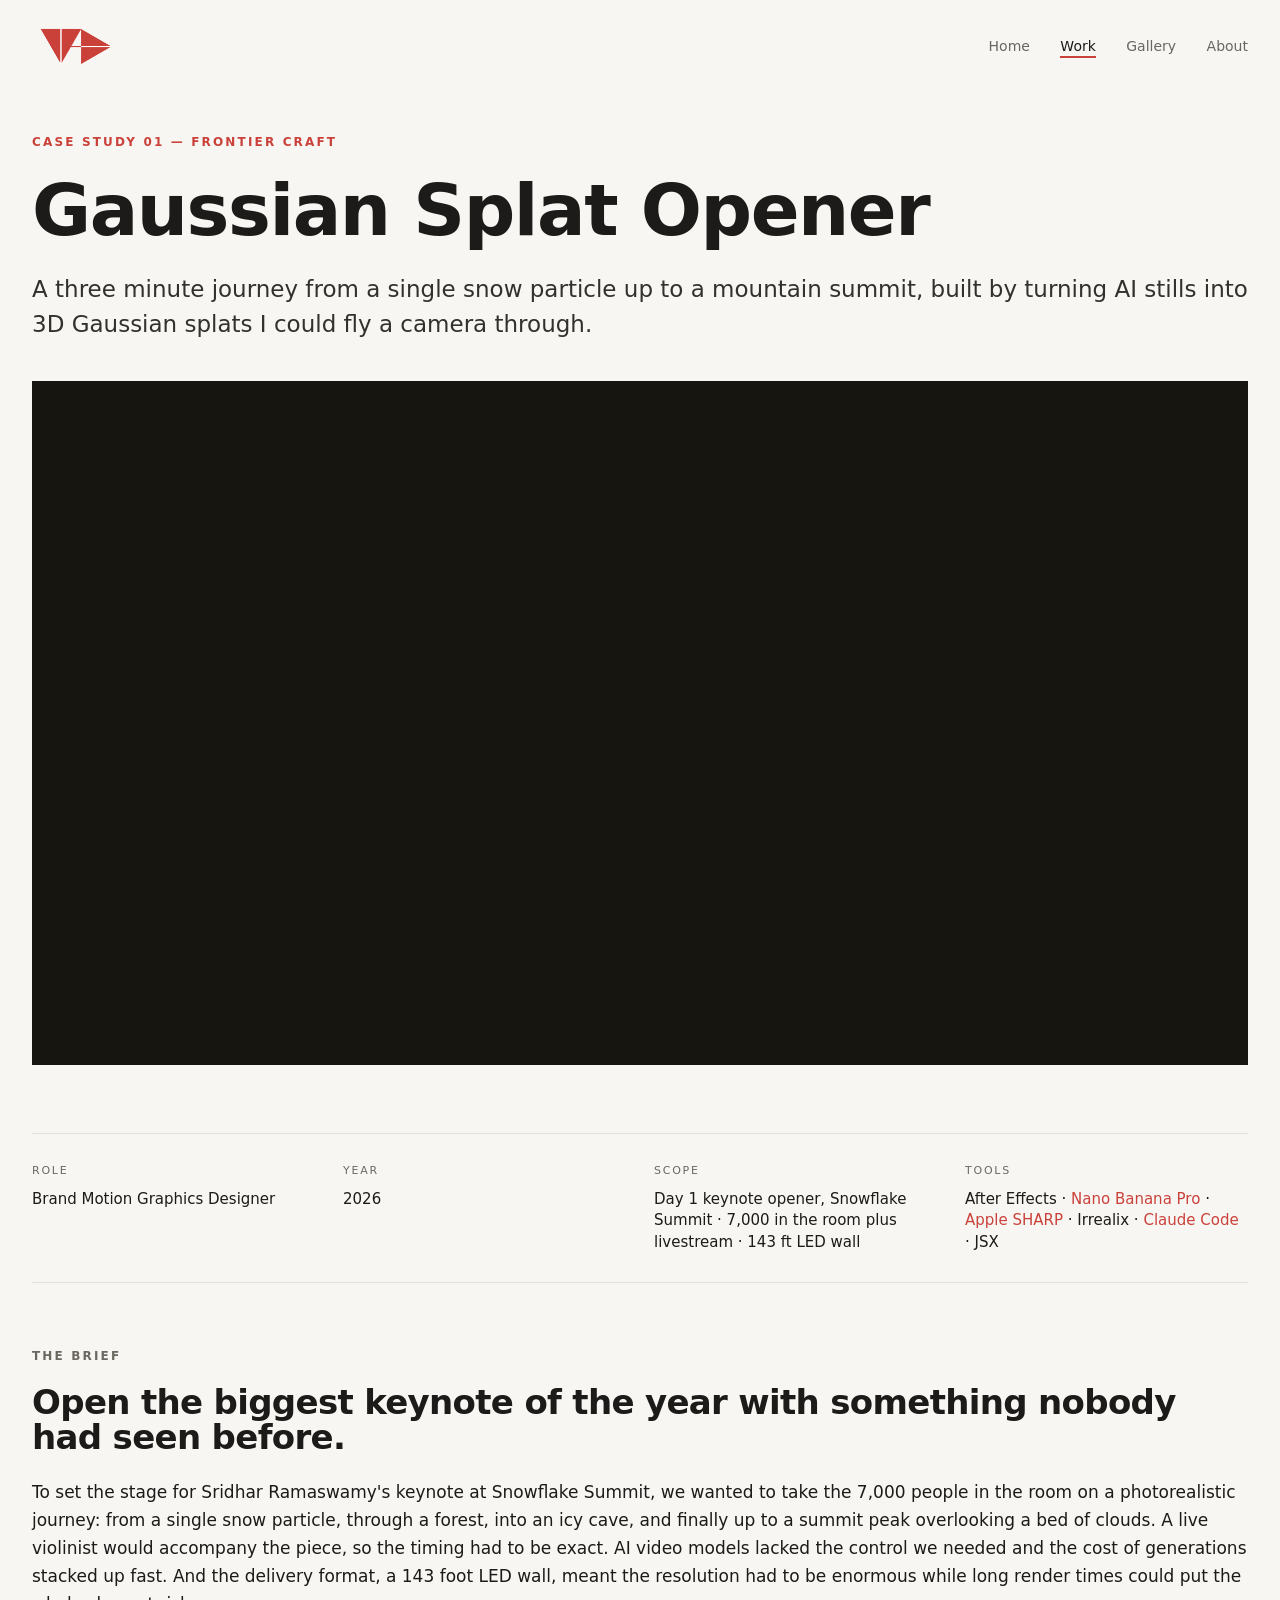
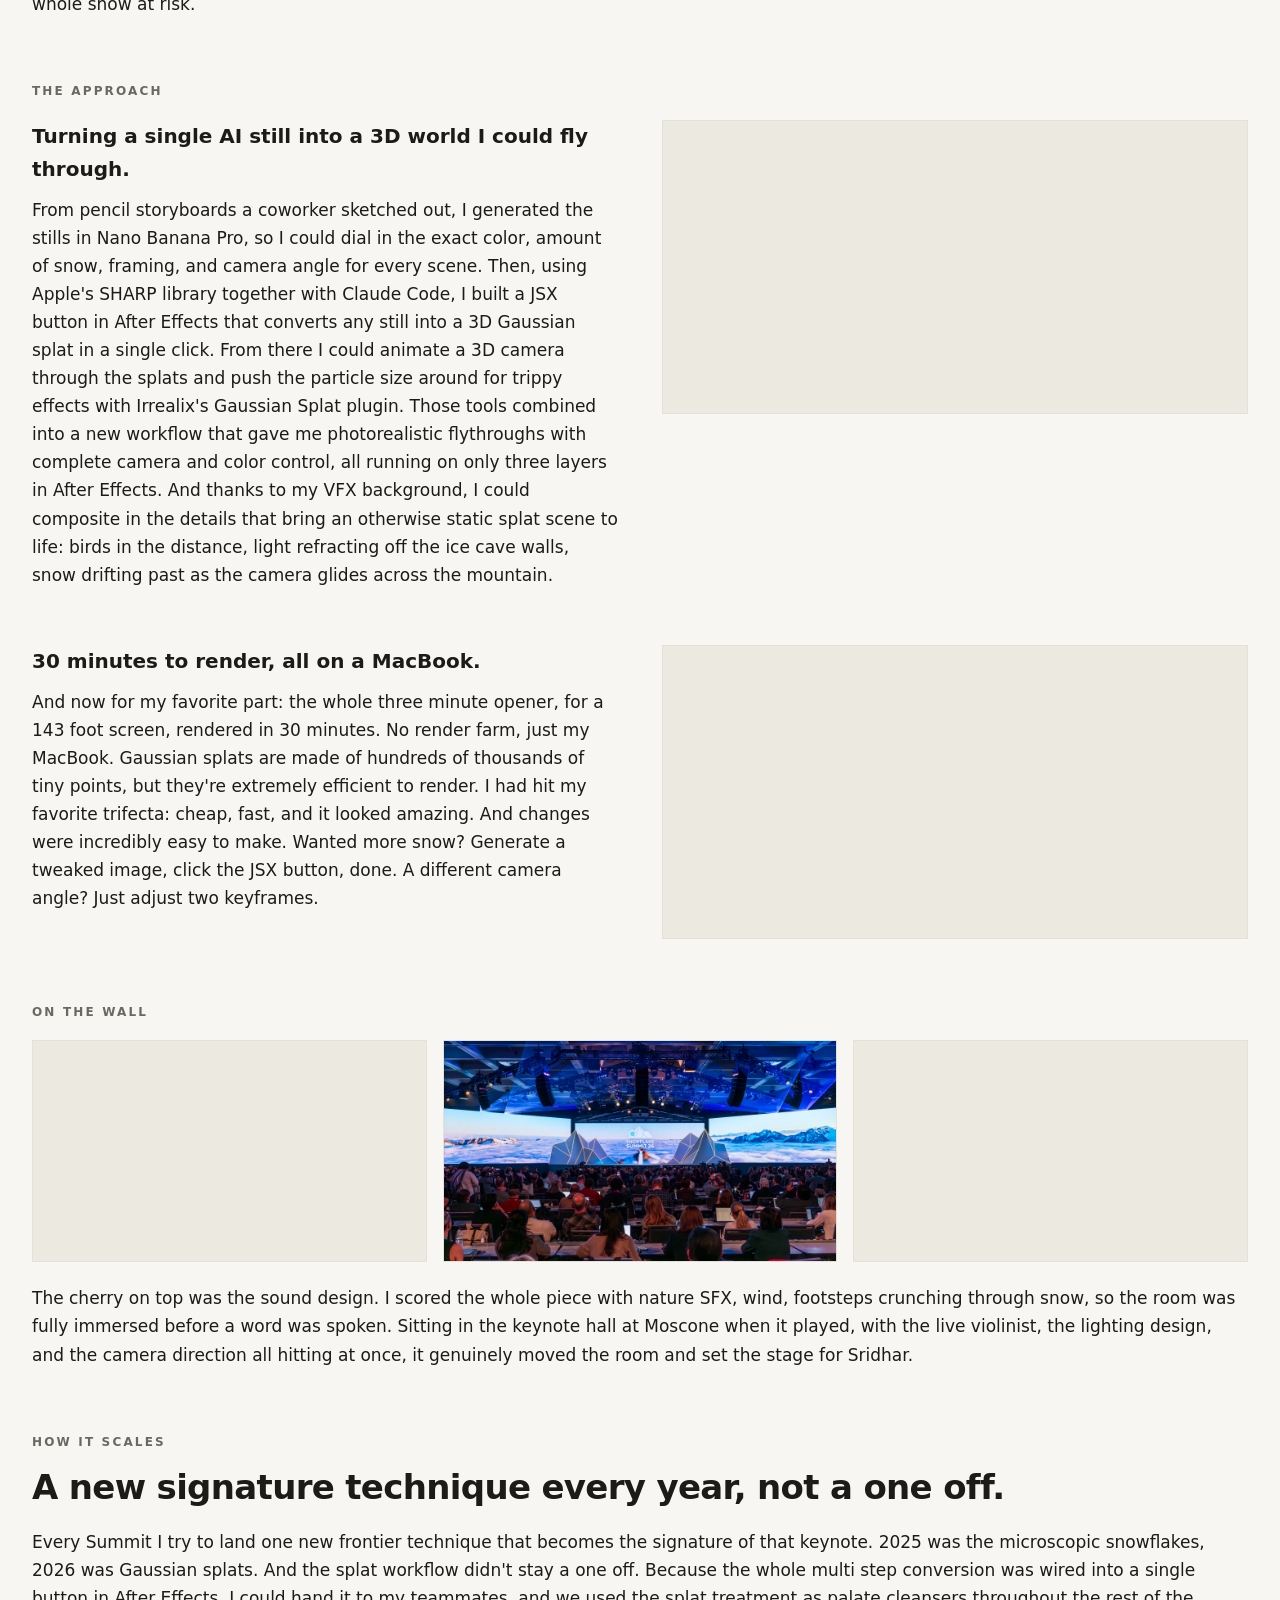
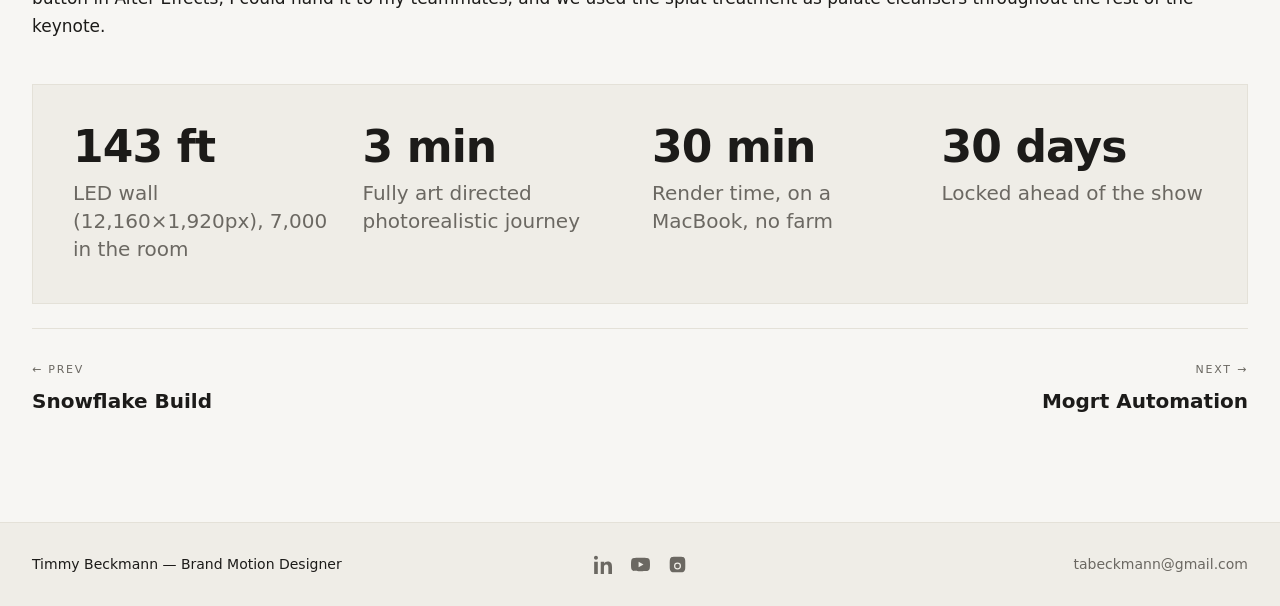
==== commit fed3696d: "copy: restore Timmy's voice across case studies, fix Build year - 01: revert render paragraph to ori" ====
--- a/01-gaussian-splat.html
+++ b/01-gaussian-splat.html
@@ -92,12 +92,11 @@
     <div class="m-text">
       <h3>30 minutes to render, all on a MacBook.</h3>
       <p>
-        Here's my favorite part: the whole three minute opener rendered in 30 minutes. No render farm,
-        just my MacBook. Gaussian splats are made of hundreds of thousands of tiny points, but they're
-        extremely efficient to render, so I'd hit my favorite trifecta: cheap, fast, and it looked
-        incredible. Changes were trivial too. Wanted more snow? I'd generate a tweaked still, click the
-        button, done. A different camera angle was just two keyframes. That iteration speed is the thing AI
-        video generation can't give you.
+        And now for my favorite part: the whole three minute opener, for a 143 foot screen, rendered in
+        30 minutes. No render farm, just my MacBook. Gaussian splats are made of hundreds of thousands of
+        tiny points, but they're extremely efficient to render. I had hit my favorite trifecta: cheap,
+        fast, and it looked amazing. And changes were incredibly easy to make. Wanted more snow? Generate a
+        tweaked image, click the JSX button, done. A different camera angle? Just adjust two keyframes.
       </p>
     </div>
     <div class="m-media"><video src="assets/case-studies/01/AEcamera.mp4" autoplay muted loop playsinline></video></div>
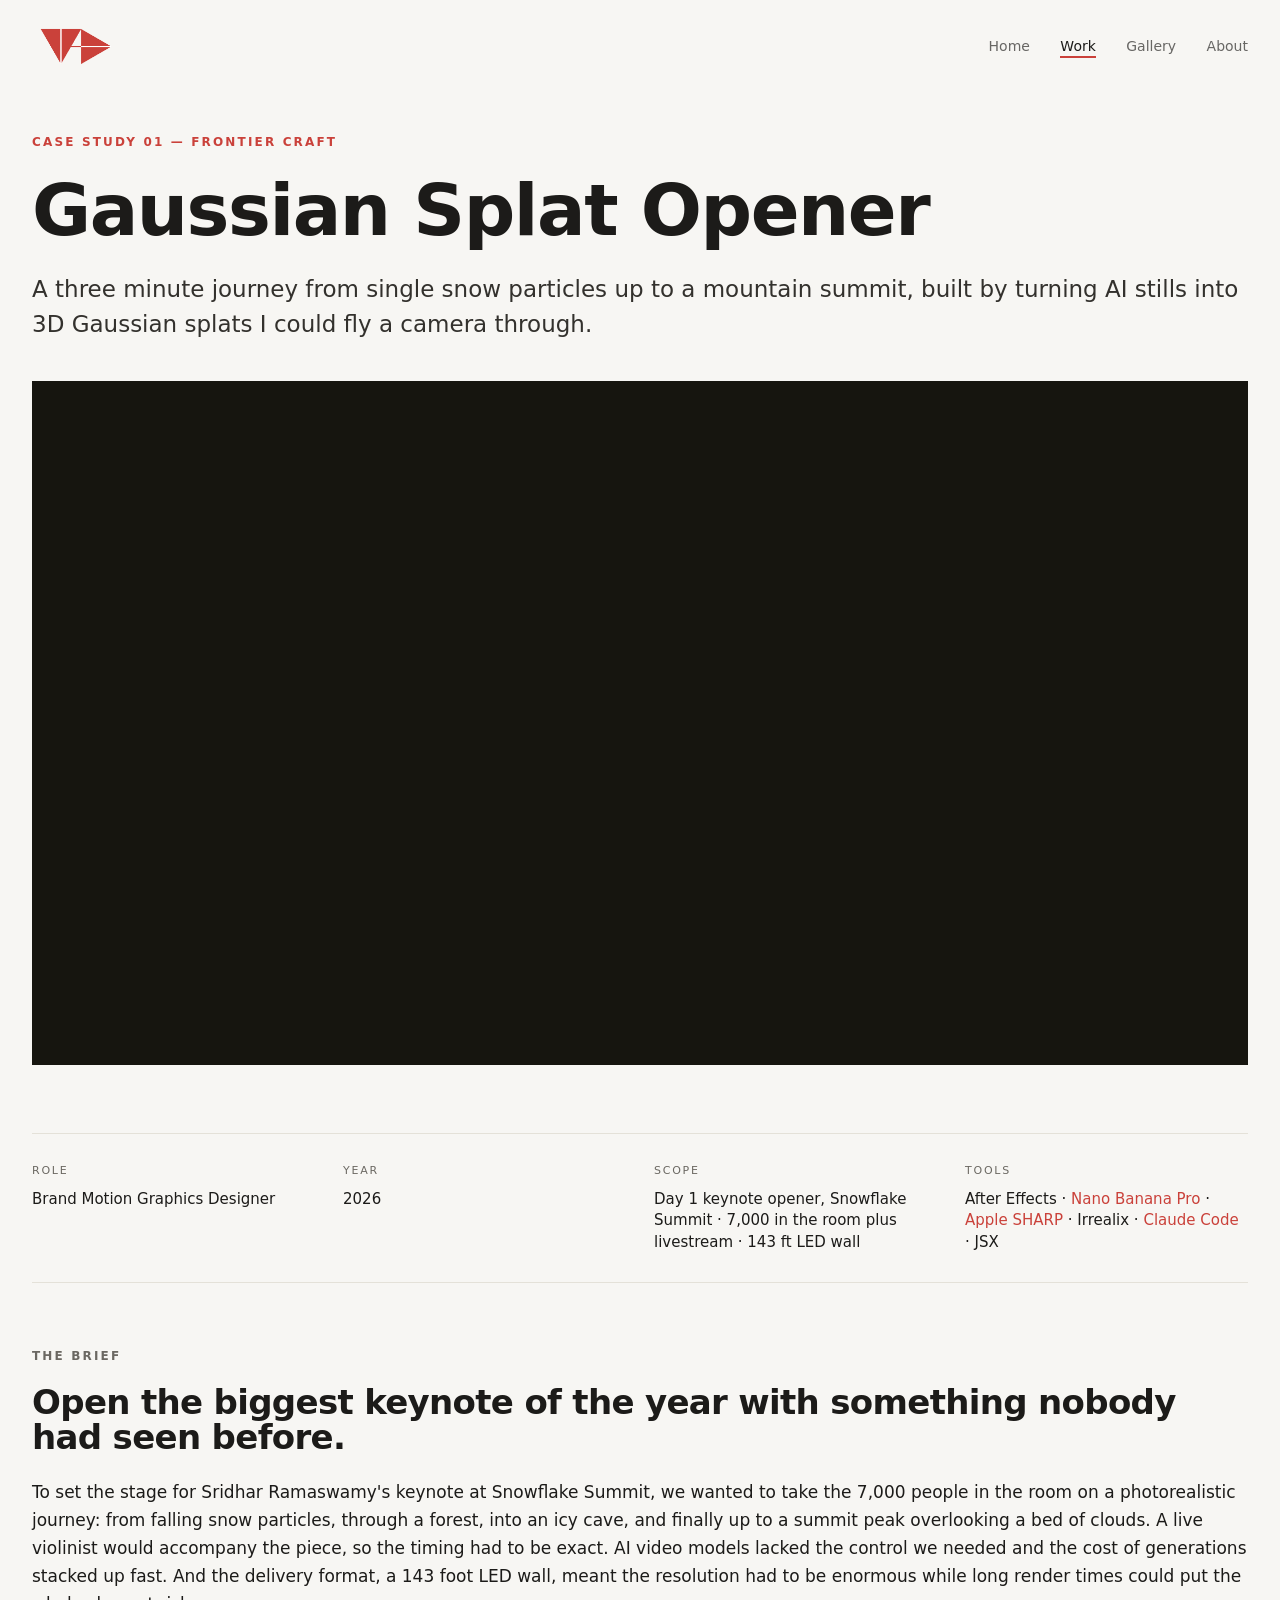
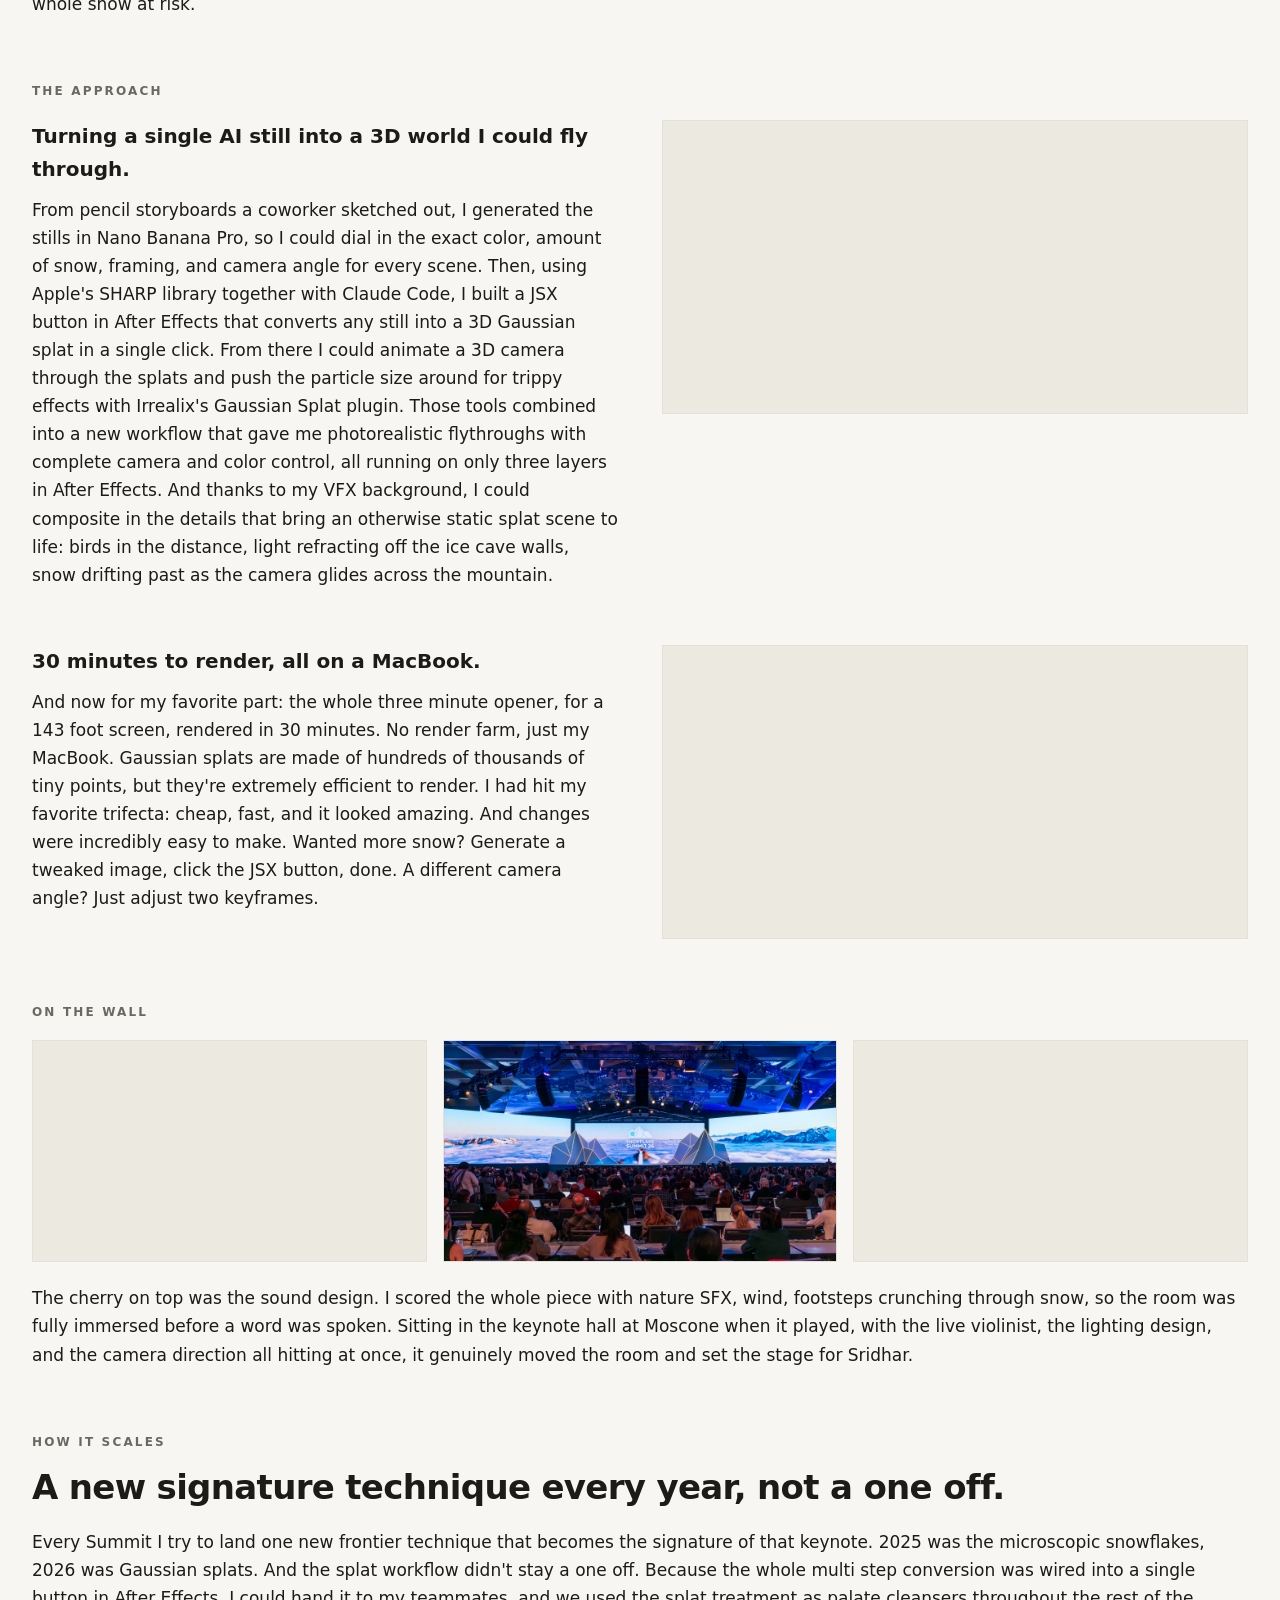
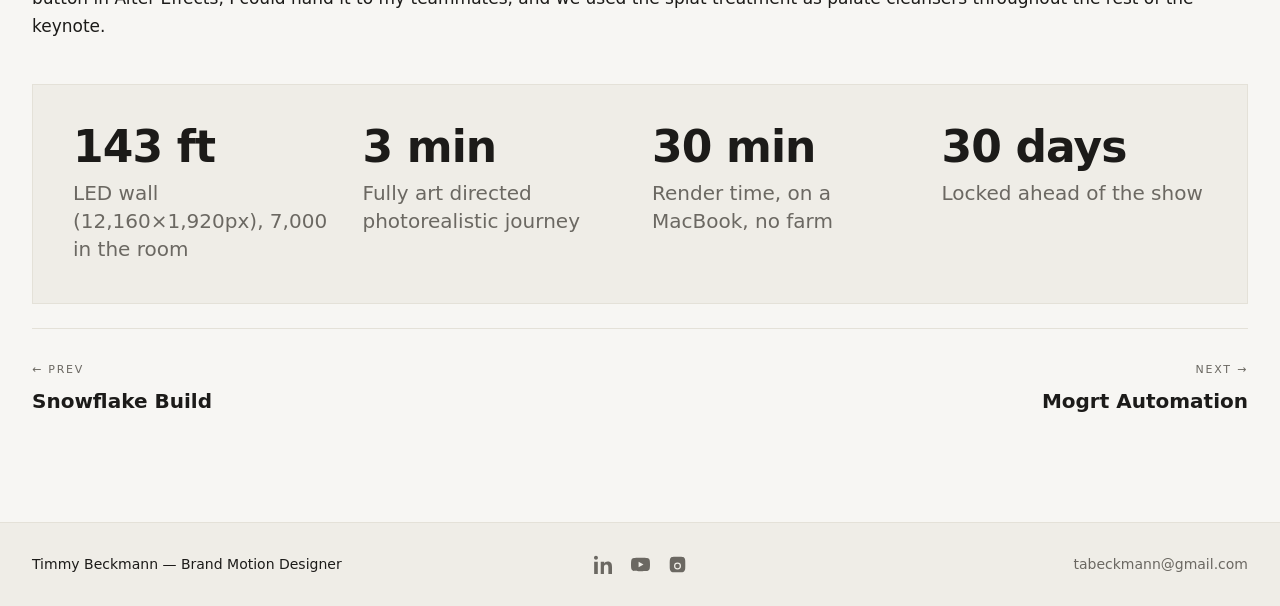
==== commit 36db6ed9: "site: copy sweep tweaks + gaussian splat, olympics, build case study polish - 01-gaussian-splat.html" ====
--- a/01-gaussian-splat.html
+++ b/01-gaussian-splat.html
@@ -28,7 +28,7 @@
     <div class="kicker">Case Study 01 — Frontier Craft</div>
     <h1>Gaussian Splat Opener</h1>
     <p class="lead" style="margin-top:24px">
-      A three minute journey from a single snow particle up to a mountain summit, built by turning AI
+      A three minute journey from single snow particles up to a mountain summit, built by turning AI
       stills into 3D Gaussian splats I could fly a camera through.
     </p>
   </div>
@@ -56,7 +56,7 @@
     <h2>Open the biggest keynote of the year with something nobody had seen before.</h2>
     <p style="margin-top:22px">
       To set the stage for Sridhar Ramaswamy's keynote at Snowflake Summit, we wanted to take the 7,000
-      people in the room on a photorealistic journey: from a single snow particle, through a forest, into
+      people in the room on a photorealistic journey: from falling snow particles, through a forest, into
       an icy cave, and finally up to a summit peak overlooking a bed of clouds. A live violinist would
       accompany the piece, so the timing had to be exact. AI video models lacked the control we needed and
       the cost of generations stacked up fast. And the delivery format, a 143 foot LED wall, meant the
@@ -156,7 +156,7 @@
       <a href="https://www.youtube.com/@TABVideoProductions" aria-label="YouTube"><svg viewBox="0 0 24 24"><path d="M23.5 6.2a3.02 3.02 0 0 0-2.12-2.14C19.5 3.55 12 3.55 12 3.55s-7.5 0-9.38.51A3.02 3.02 0 0 0 .5 6.2C0 8.08 0 12 0 12s0 3.92.5 5.8a3.02 3.02 0 0 0 2.12 2.14c1.88.51 9.38.51 9.38.51s7.5 0 9.38-.51a3.02 3.02 0 0 0 2.12-2.14C24 15.92 24 12 24 12s0-3.92-.5-5.8zM9.6 15.6V8.4l6.2 3.6-6.2 3.6z"/></svg></a>
       <a href="https://www.instagram.com/timmybeckmann" aria-label="Instagram"><svg viewBox="0 0 24 24"><path d="M12 2.16c3.2 0 3.58.01 4.85.07 1.17.05 1.8.25 2.23.41.56.22.96.48 1.38.9.42.42.68.82.9 1.38.16.42.36 1.06.41 2.23.06 1.27.07 1.65.07 4.85s-.01 3.58-.07 4.85c-.05 1.17-.25 1.8-.41 2.23-.22.56-.48.96-.9 1.38-.42.42-.82.68-1.38.9-.42.16-1.06.36-2.23.41-1.27.06-1.65.07-4.85.07s-3.58-.01-4.85-.07c-1.17-.05-1.8-.25-2.23-.41a3.7 3.7 0 0 1-1.38-.9 3.7 3.7 0 0 1-.9-1.38c-.16-.42-.36-1.06-.41-2.23C2.17 15.58 2.16 15.2 2.16 12s.01-3.58.07-4.85c.05-1.17.25-1.8.41-2.23.22-.56.48-.96.9-1.38.42-.42.82-.68 1.38-.9.42-.16 1.06-.36 2.23-.41C8.42 2.17 8.8 2.16 12 2.16zm0 7.43a4.41 4.41 0 1 0 0 8.82 4.41 4.41 0 0 0 0-8.82zm0 7.28a2.87 2.87 0 1 1 0-5.74 2.87 2.87 0 0 1 0 5.74zm5.62-7.46a1.03 1.03 0 1 1-2.06 0 1.03 1.03 0 0 1 2.06 0z"/></svg></a>
     </span>
-    <a class="f-email" href="mailto:tabeckmann@gmail.com">tabeckmann@gmail.com</a>
+    <span class="f-email">tabeckmann@gmail.com</span>
   </div>
 </footer>
 
--- a/case-study.css
+++ b/case-study.css
@@ -98,6 +98,10 @@
 .three-up video,.three-up img{aspect-ratio:3/4}
 .two-two video,.two-two img,.three-two video,.three-two img,.four-up video,.four-up img{aspect-ratio:16/9}
 
+/* equal-height row — keeps each item's native aspect ratio (for showing multiple formats side by side) */
+.formats{display:flex;flex-wrap:wrap;gap:16px;justify-content:center;align-items:flex-start}
+.formats video,.formats img{height:clamp(240px,32vw,420px);width:auto;max-width:100%;display:block;border:1px solid var(--line);background:#ECE9E0}
+
 /* ---------- meta strip ---------- */
 .meta{
   border-top:1px solid var(--line);border-bottom:1px solid var(--line);
@@ -146,7 +150,7 @@
 footer.site .f-email{justify-self:end}
 footer.site a{color:inherit;text-decoration:none}
 footer.site .f-social a{display:inline-flex;color:var(--muted);transition:color .15s}
-footer.site .f-social a:hover,footer.site .f-email:hover{color:var(--accent)}
+footer.site .f-social a:hover{color:var(--accent)}
 footer.site .f-social svg{width:19px;height:19px;display:block;fill:currentColor}
 
 /* ---------- work grid (tiles) ---------- */
@@ -176,6 +180,7 @@
 .gitem .gthumb img{position:absolute;inset:0;width:100%;height:100%;object-fit:cover}
 .gitem .gt-fallback{color:rgba(255,255,255,.5);font-size:12px;position:relative;z-index:1}
 .gitem h4{font-size:14px;font-weight:600;margin-top:11px}
+.year{font-weight:400;opacity:.45;font-size:.75em}
 .gitem p{font-size:12.5px;color:var(--muted);margin-top:2px;line-height:1.4}
 .chips{display:flex;flex-wrap:wrap;gap:10px;margin-top:4px}
 .chip-link{font-size:13px;padding:8px 16px;border:1px solid var(--line);background:transparent;color:var(--ink);cursor:pointer;font:inherit;transition:all .15s}
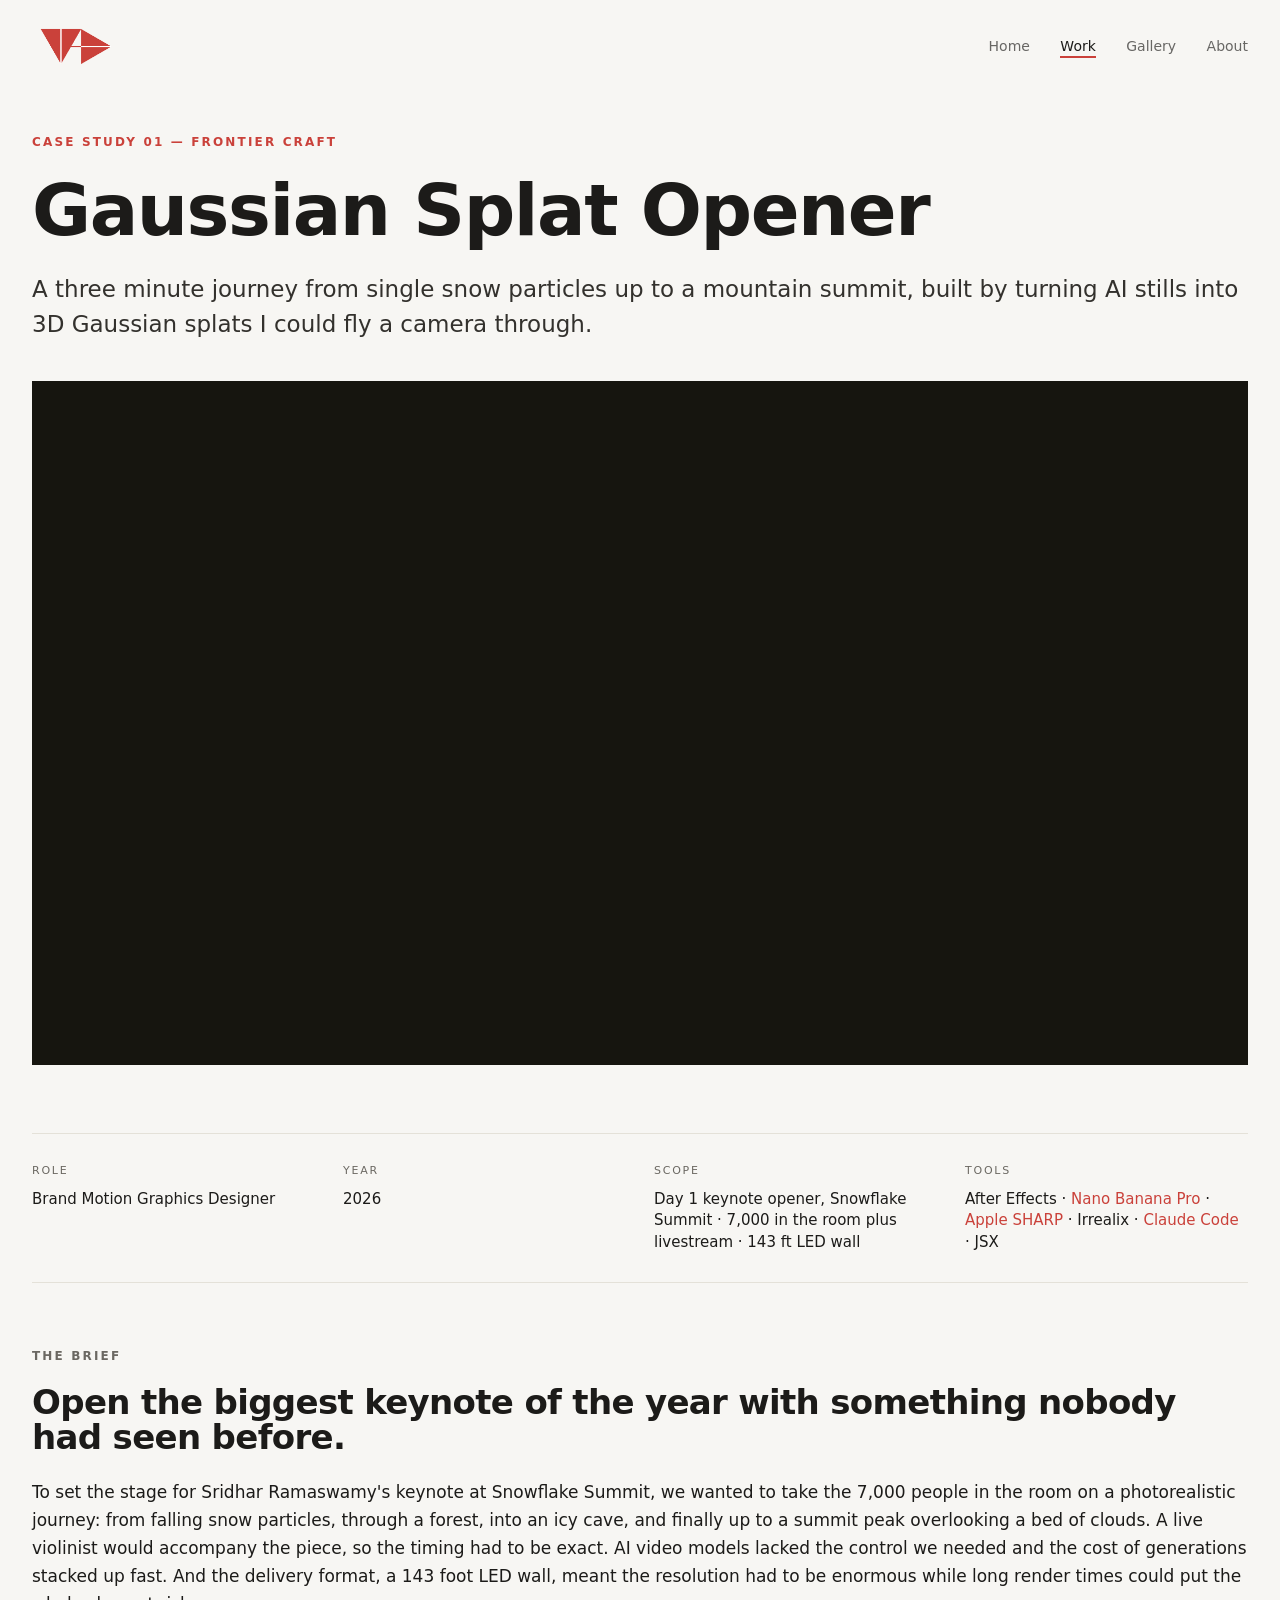
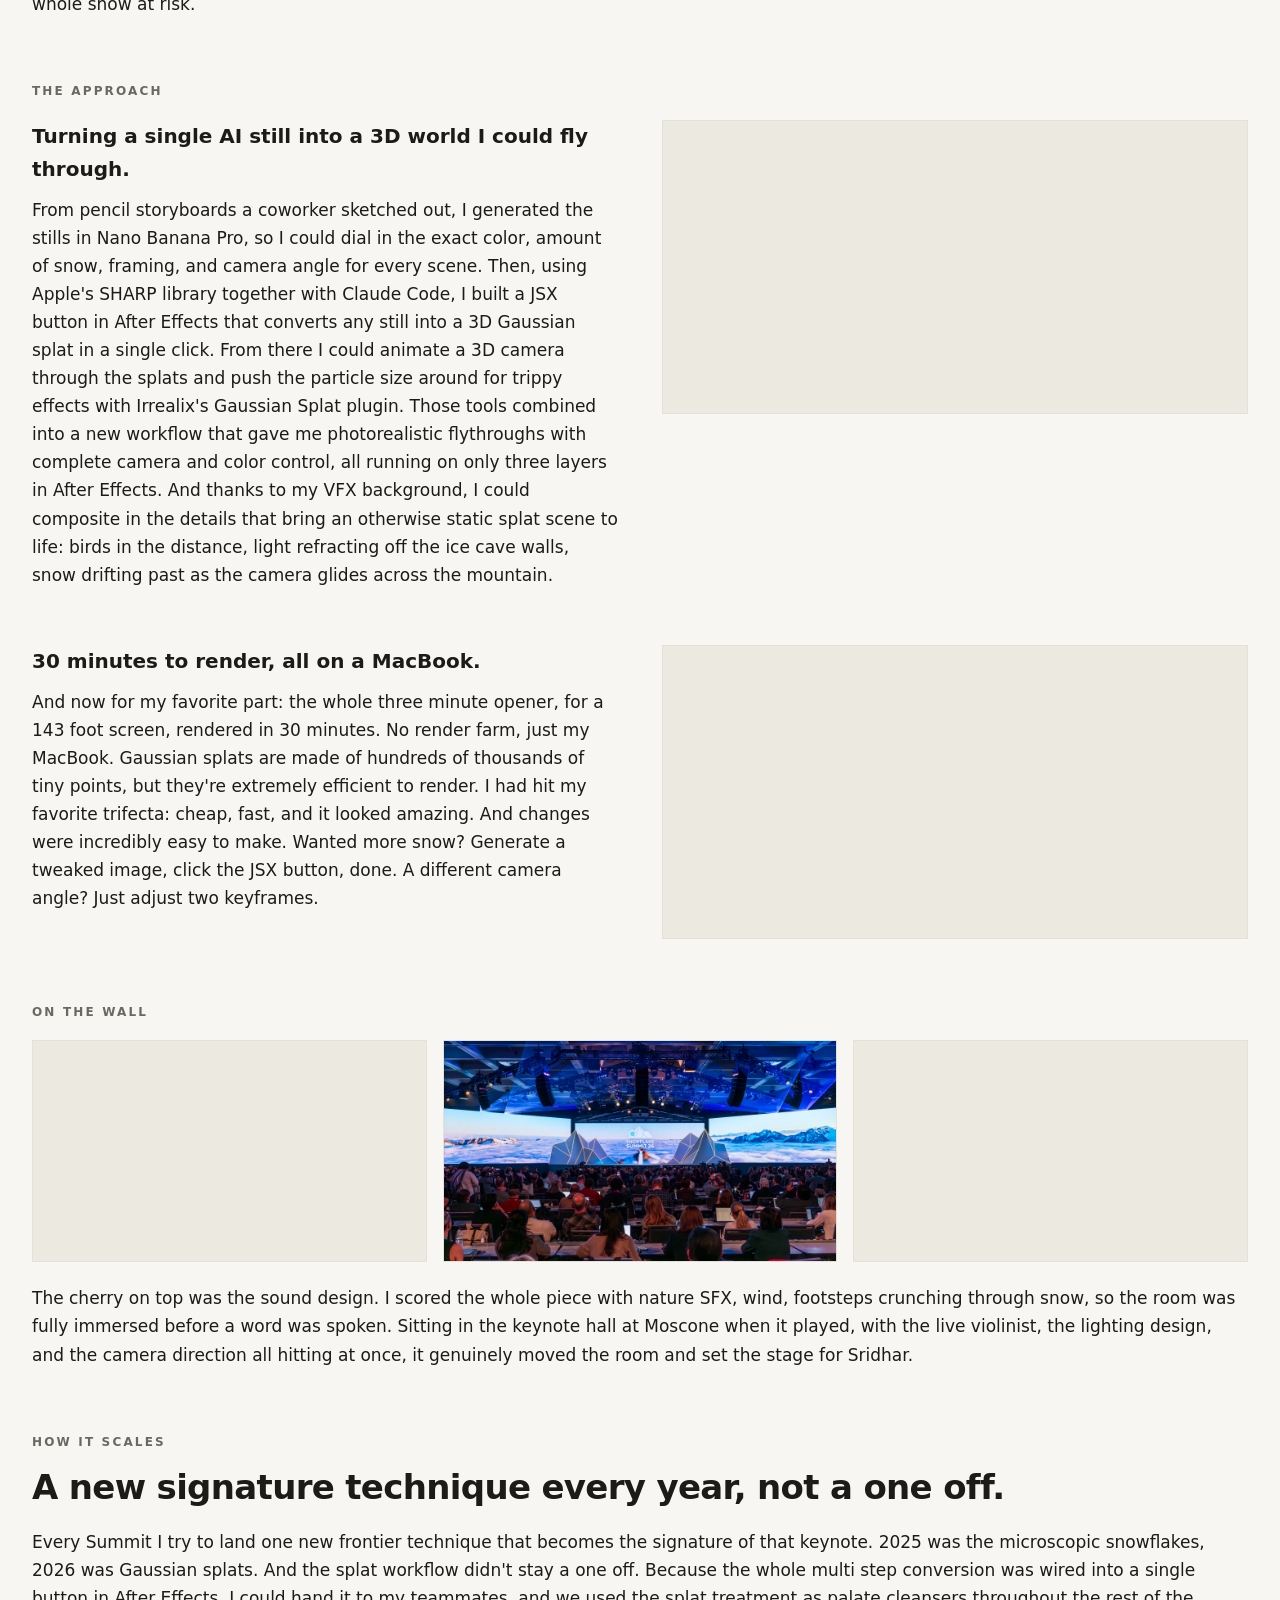
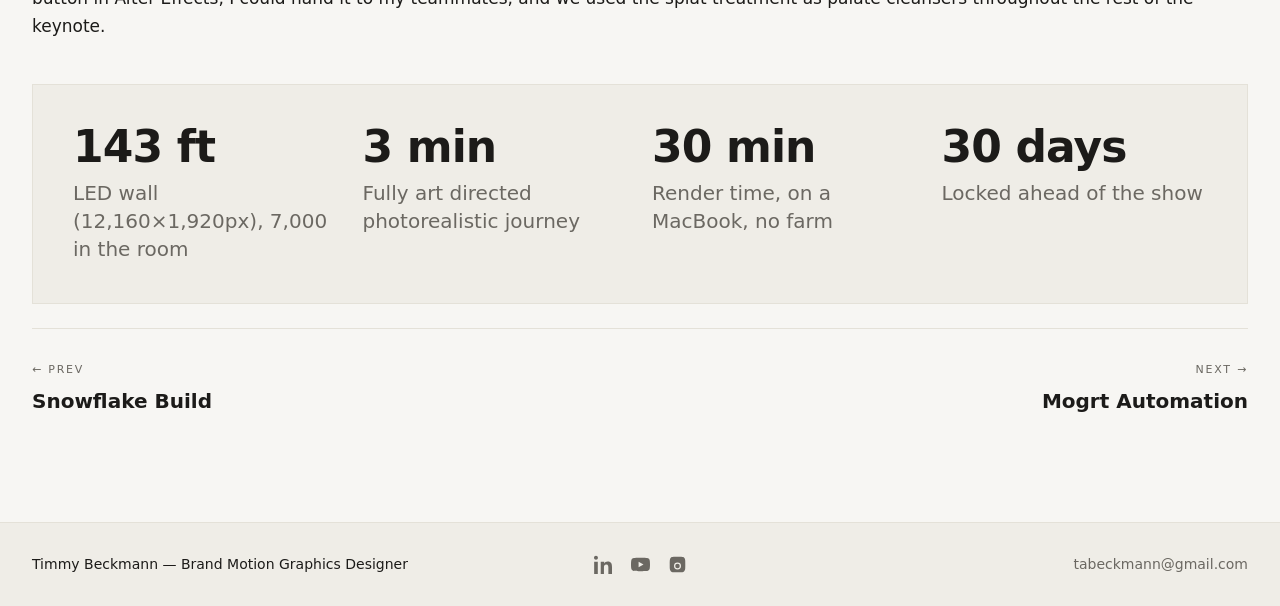
==== commit 3aca5e2a: "final check: standardize footer title, fix Build to 4yrs/since 2022, re-render resume PDF (tagline) " ====
--- a/01-gaussian-splat.html
+++ b/01-gaussian-splat.html
@@ -150,7 +150,7 @@
 
 <footer class="site">
   <div class="inner">
-    <span class="f-name">Timmy Beckmann — Brand Motion Designer</span>
+    <span class="f-name">Timmy Beckmann — Brand Motion Graphics Designer</span>
     <span class="f-social">
       <a href="https://www.linkedin.com/in/timmy-beckmann/" aria-label="LinkedIn"><svg viewBox="0 0 24 24"><path d="M4.98 3.5C4.98 4.88 3.87 6 2.5 6S0 4.88 0 3.5 1.12 1 2.5 1s2.48 1.12 2.48 2.5zM.2 8.5h4.6V24H.2V8.5zM8.5 8.5h4.4v2.1h.06c.61-1.16 2.1-2.38 4.32-2.38 4.62 0 5.47 3.04 5.47 7V24h-4.6v-7.8c0-1.86-.03-4.25-2.6-4.25-2.6 0-3 2.03-3 4.12V24H8.5V8.5z"/></svg></a>
       <a href="https://www.youtube.com/@TABVideoProductions" aria-label="YouTube"><svg viewBox="0 0 24 24"><path d="M23.5 6.2a3.02 3.02 0 0 0-2.12-2.14C19.5 3.55 12 3.55 12 3.55s-7.5 0-9.38.51A3.02 3.02 0 0 0 .5 6.2C0 8.08 0 12 0 12s0 3.92.5 5.8a3.02 3.02 0 0 0 2.12 2.14c1.88.51 9.38.51 9.38.51s7.5 0 9.38-.51a3.02 3.02 0 0 0 2.12-2.14C24 15.92 24 12 24 12s0-3.92-.5-5.8zM9.6 15.6V8.4l6.2 3.6-6.2 3.6z"/></svg></a>
